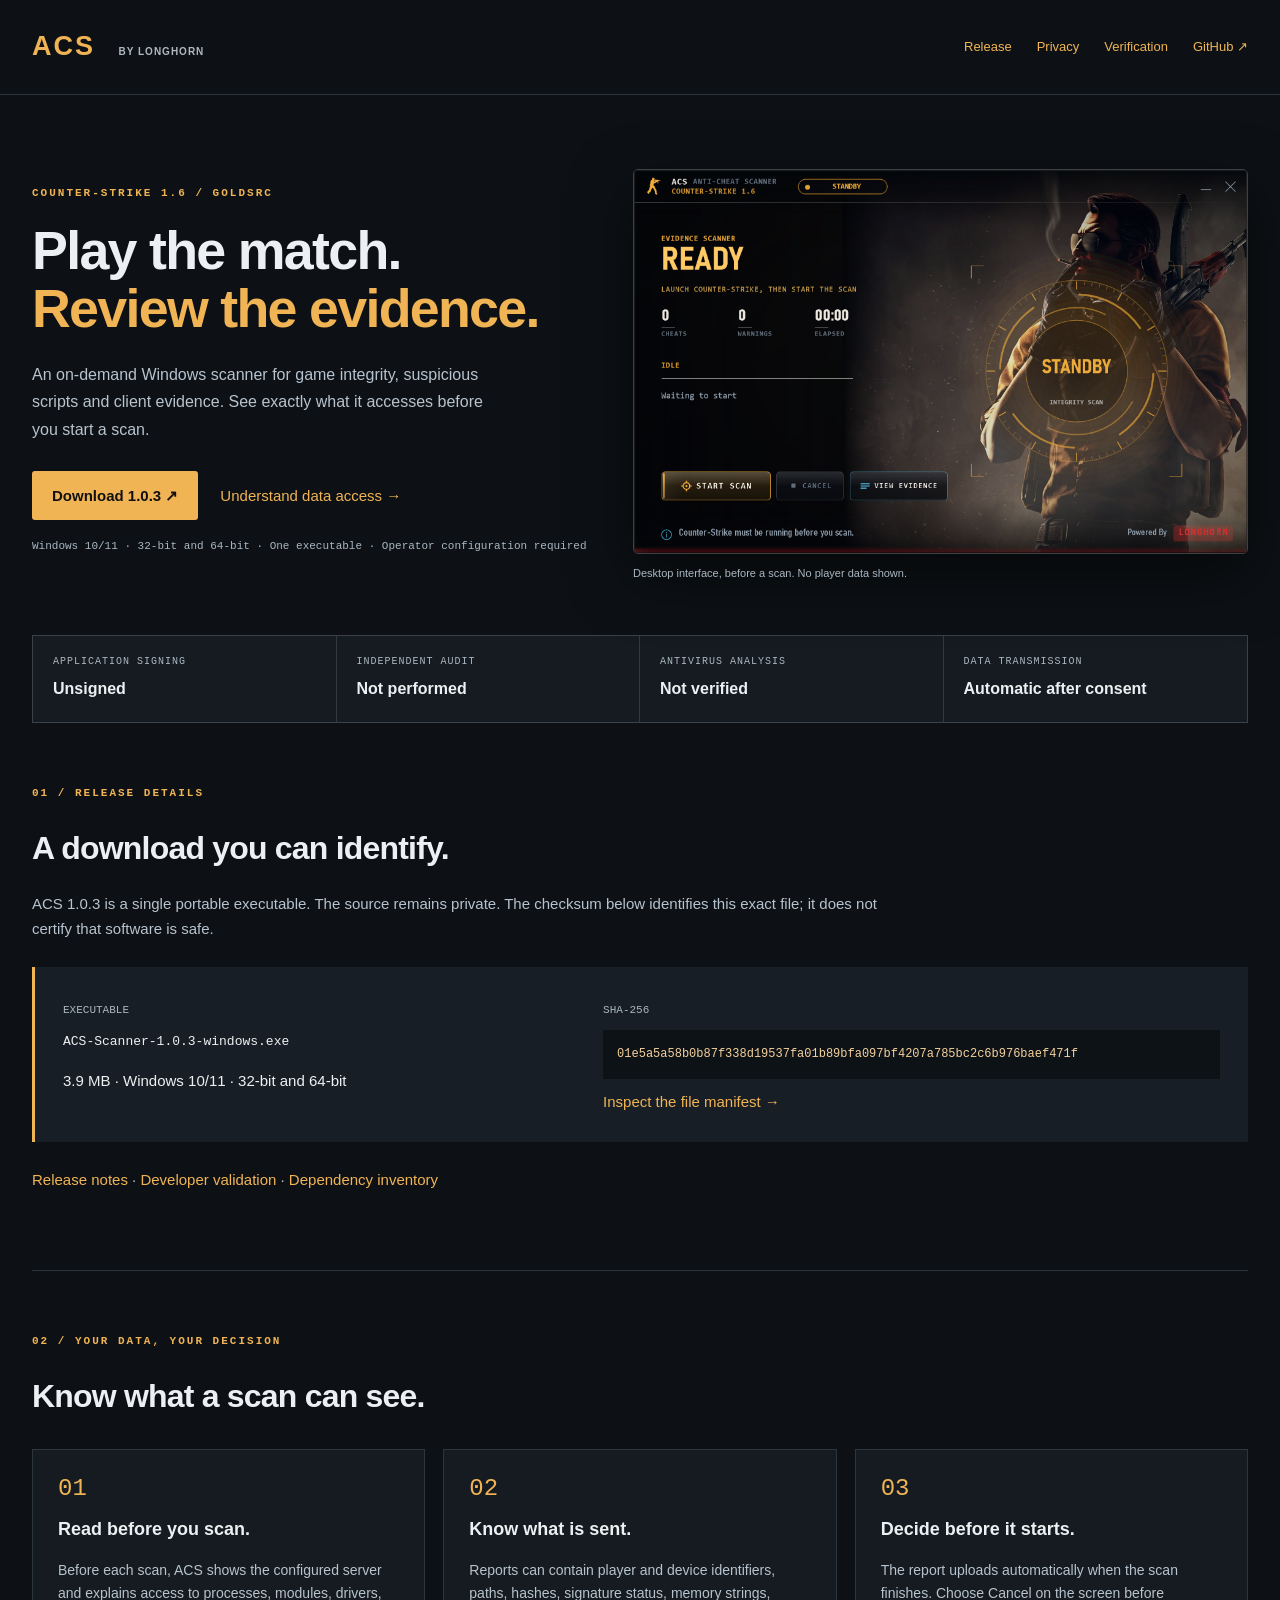
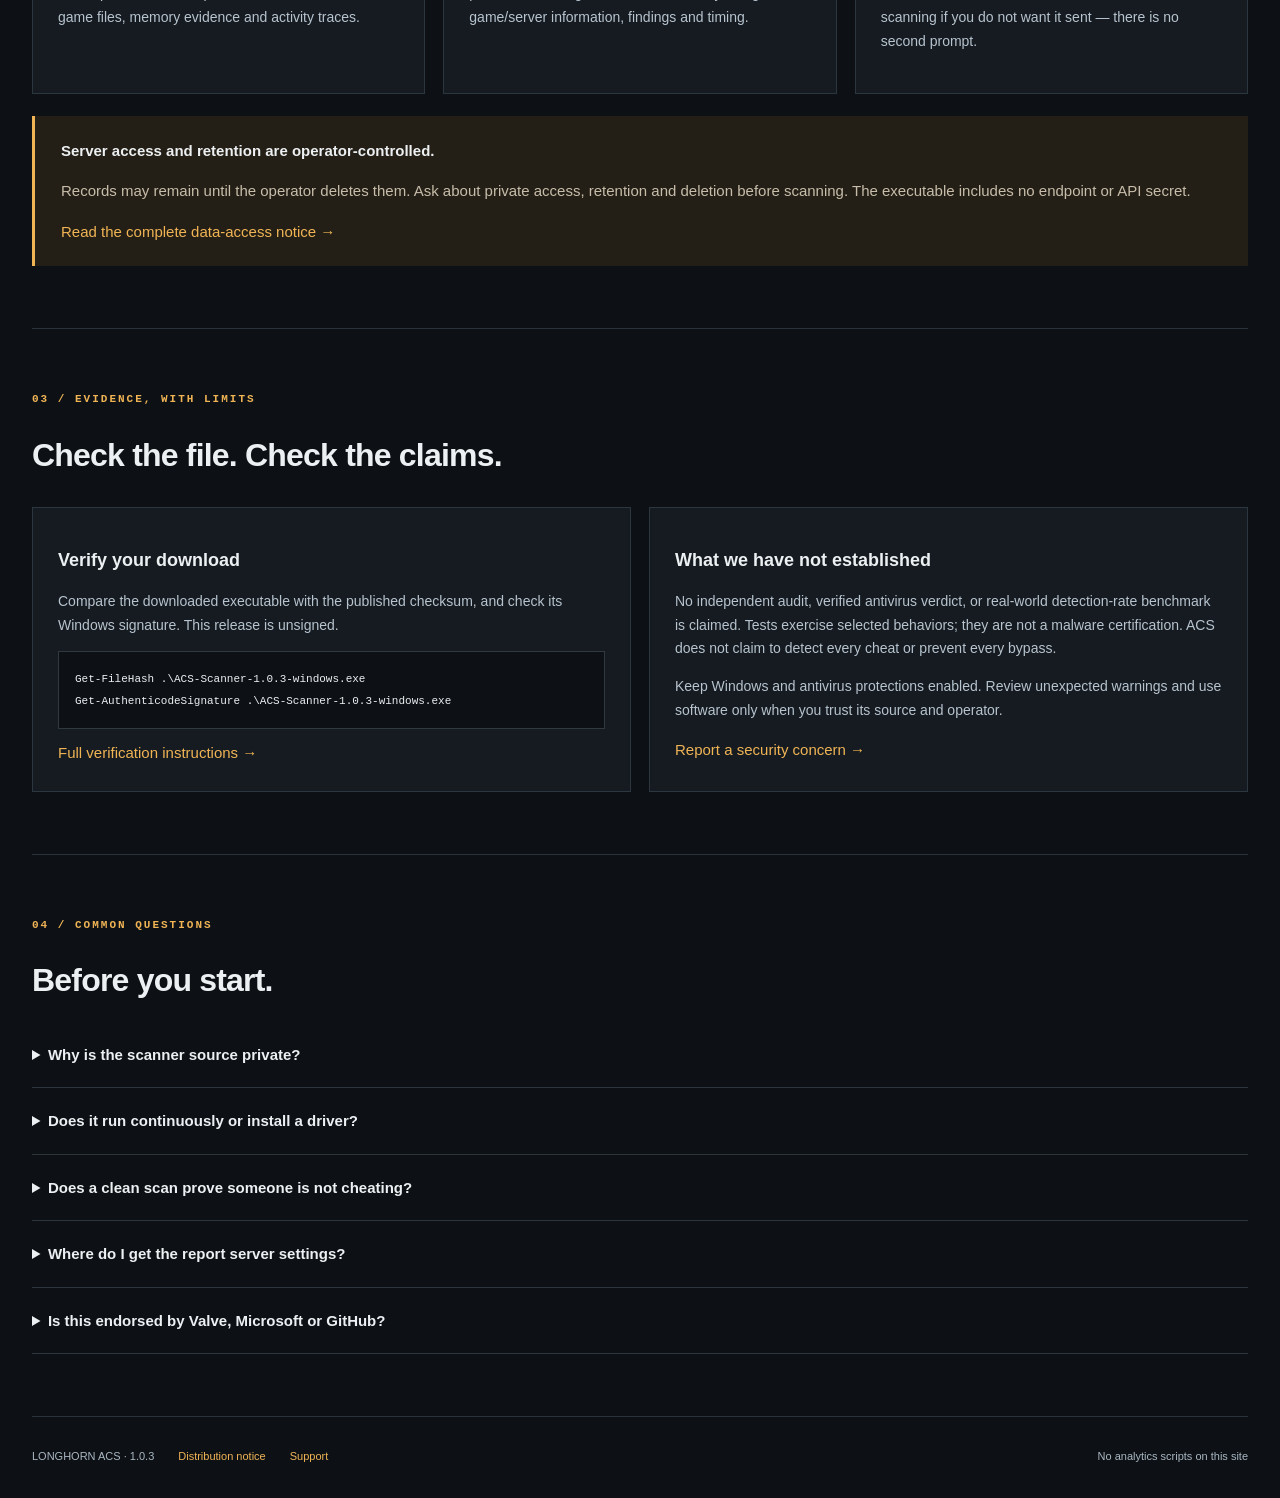
==== docs/index.html @ baae7fc1 "Publish ACS 1.0.3 distribution Required update: new upload credentials; 1.0.2 and older can no longe" ====
<!doctype html>
<html lang="en"><head><meta charset="utf-8"><meta name="viewport" content="width=device-width,initial-scale=1">
<meta name="description" content="LongHorn ACS for Counter-Strike 1.6. Download information, exact release hashes, data access, and honest security status.">
<meta http-equiv="Content-Security-Policy" content="default-src 'self'; style-src 'self'; img-src 'self'; script-src 'none'; object-src 'none'; base-uri 'none'; form-action 'none'">
<title>LongHorn ACS — Evidence you can review</title><link rel="stylesheet" href="assets/site.css"></head>
<body><a class="skip" href="#main">Skip to content</a><header><a class="brand" href="#">ACS <span>BY LONGHORN</span></a><nav aria-label="Main"><a href="#release">Release</a><a href="#privacy">Privacy</a><a href="#verification">Verification</a><a href="https://github.com/cstrikelonghorn/LongHorn-ACS">GitHub ↗</a></nav></header>
<main id="main"><section class="hero"><div><p class="eyebrow">COUNTER-STRIKE 1.6 / GOLDSRC</p><h1>Play the match.<br><em>Review the evidence.</em></h1><p class="lede">An on-demand Windows scanner for game integrity, suspicious scripts and client evidence. See exactly what it accesses before you start a scan.</p><div class="actions"><a class="button" href="https://github.com/cstrikelonghorn/LongHorn-ACS/releases/tag/v1.0.3">Download 1.0.3 ↗</a><a href="#privacy">Understand data access →</a></div><p class="small">Windows 10/11 · 32-bit and 64-bit · One executable · Operator configuration required</p></div><figure><img src="assets/app.png" width="1000" height="625" alt="ACS desktop ready screen with Start scan, Cancel and View evidence buttons"><figcaption>Desktop interface, before a scan. No player data shown.</figcaption></figure></section>
<section class="trust" aria-label="Current review status"><div><span>APPLICATION SIGNING</span><strong>Unsigned</strong></div><div><span>INDEPENDENT AUDIT</span><strong>Not performed</strong></div><div><span>ANTIVIRUS ANALYSIS</span><strong>Not verified</strong></div><div><span>DATA TRANSMISSION</span><strong>Automatic after consent</strong></div></section>
<section id="release"><p class="eyebrow">01 / RELEASE DETAILS</p><h2>A download you can identify.</h2><p>ACS 1.0.3 is a single portable executable. The source remains private. The checksum below identifies this exact file; it does not certify that software is safe.</p><div class="release"><div><span class="small">EXECUTABLE</span><h3>ACS-Scanner-1.0.3-windows.exe</h3><p>3.9 MB · Windows 10/11 · 32-bit and 64-bit</p></div><div><span class="small">SHA-256</span><code class="hash">01e5a5a58b0b87f338d19537fa01b89bfa097bf4207a785bc2c6b976baef471f</code><a href="https://github.com/cstrikelonghorn/LongHorn-ACS/blob/main/FILE-MANIFEST.json">Inspect the file manifest →</a></div></div><p><a href="https://github.com/cstrikelonghorn/LongHorn-ACS/blob/main/RELEASE_NOTES.md">Release notes</a> · <a href="https://github.com/cstrikelonghorn/LongHorn-ACS/blob/main/VALIDATION.md">Developer validation</a> · <a href="https://github.com/cstrikelonghorn/LongHorn-ACS/blob/main/DEPENDENCIES.json">Dependency inventory</a></p></section>
<section id="privacy"><p class="eyebrow">02 / YOUR DATA, YOUR DECISION</p><h2>Know what a scan can see.</h2><div class="grid"><article><span class="step">01</span><h3>Read before you scan.</h3><p>Before each scan, ACS shows the configured server and explains access to processes, modules, drivers, game files, memory evidence and activity traces.</p></article><article><span class="step">02</span><h3>Know what is sent.</h3><p>Reports can contain player and device identifiers, paths, hashes, signature status, memory strings, game/server information, findings and timing.</p></article><article><span class="step">03</span><h3>Decide before it starts.</h3><p>The report uploads automatically when the scan finishes. Choose Cancel on the screen before scanning if you do not want it sent — there is no second prompt.</p></article></div><div class="notice"><strong>Server access and retention are operator-controlled.</strong><p>Records may remain until the operator deletes them. Ask about private access, retention and deletion before scanning. The executable includes no endpoint or API secret.</p><a href="https://github.com/cstrikelonghorn/LongHorn-ACS/blob/main/PRIVACY.md">Read the complete data-access notice →</a></div></section>
<section id="verification"><p class="eyebrow">03 / EVIDENCE, WITH LIMITS</p><h2>Check the file. Check the claims.</h2><div class="grid two"><article><h3>Verify your download</h3><p>Compare the downloaded executable with the published checksum, and check its Windows signature. This release is unsigned.</p><pre><code>Get-FileHash .\ACS-Scanner-1.0.3-windows.exe
Get-AuthenticodeSignature .\ACS-Scanner-1.0.3-windows.exe</code></pre><a href="https://github.com/cstrikelonghorn/LongHorn-ACS/blob/main/VERIFY.md">Full verification instructions →</a></article><article><h3>What we have not established</h3><p>No independent audit, verified antivirus verdict, or real-world detection-rate benchmark is claimed. Tests exercise selected behaviors; they are not a malware certification. ACS does not claim to detect every cheat or prevent every bypass.</p><p>Keep Windows and antivirus protections enabled. Review unexpected warnings and use software only when you trust its source and operator.</p><a href="https://github.com/cstrikelonghorn/LongHorn-ACS/blob/main/SECURITY.md">Report a security concern →</a></article></div></section>
<section id="questions"><p class="eyebrow">04 / COMMON QUESTIONS</p><h2>Before you start.</h2><details><summary>Why is the scanner source private?</summary><p>The maintainer distributes compiled releases while keeping detection implementation private. Public documentation describes data access and limitations. Private source does not prevent reverse engineering, and is not proof of safety.</p></details><details><summary>Does it run continuously or install a driver?</summary><p>No. ACS is a single on-demand executable. It installs no background service or driver. Continuous server gameplay analysis is a separate deployment.</p></details><details><summary>Does a clean scan prove someone is not cheating?</summary><p>No. A scan is a bounded observation. Unknown cheats, unavailable inspection surfaces and evasion can affect results. Warnings and detections need review before enforcement.</p></details><details><summary>Where do I get the report server settings?</summary><p>Ask your game-server operator for their <code>acp-settings.json</code> and place it next to the executable or in <code>%APPDATA%\LongHorn ACS\</code>. GitHub Pages hosts this information site, not the report API.</p></details><details><summary>Is this endorsed by Valve, Microsoft or GitHub?</summary><p>No. Counter-Strike and other product names identify compatibility targets. Hosting on GitHub and bundling Microsoft runtime files do not imply endorsement.</p></details></section>
</main><footer><span>LONGHORN ACS · 1.0.3</span><a href="https://github.com/cstrikelonghorn/LongHorn-ACS/blob/main/DISTRIBUTION.md">Distribution notice</a><a href="https://github.com/cstrikelonghorn/LongHorn-ACS/issues">Support</a><span>No analytics scripts on this site</span></footer></body></html>
---- docs/assets/site.css ----
*{box-sizing:border-box}html{scroll-behavior:smooth;scroll-padding-top:90px}body{margin:0;background:#0d1115;color:#edf0f2;font:15px/1.7 "Segoe UI",Arial,sans-serif}a{color:#f0b455;text-decoration:none}a:hover{text-decoration:underline}a:focus-visible,summary:focus-visible{outline:2px solid #f0b455;outline-offset:5px}.skip{position:absolute;top:-50px;background:#111;padding:10px}.skip:focus{top:0;z-index:9}header,main,footer{max-width:1280px;margin:auto}header{display:flex;justify-content:space-between;align-items:center;padding:24px 32px;border-bottom:1px solid #2c343c}.brand{font-size:27px;font-weight:800;letter-spacing:2px}.brand span{font-size:10px;letter-spacing:1px;color:#aeb9c2;margin-left:14px}nav{display:flex;gap:25px;font-size:13px}main{padding:0 32px}.hero{display:grid;grid-template-columns:1fr 1.1fr;align-items:center;gap:42px;padding:74px 0 52px}.eyebrow{font:700 11px/1.5 Consolas,monospace;letter-spacing:2px;color:#f0b455;margin:0 0 20px}h1{font-size:clamp(38px,4.2vw,57px);line-height:1.08;letter-spacing:-1.7px;margin:0 0 24px}h1 em{color:#f0b455;font-style:normal}.lede{font-size:16px;color:#b7c3ce;max-width:470px}.actions{display:flex;gap:22px;align-items:center;flex-wrap:wrap;margin:28px 0 18px}.button{padding:12px 20px;background:#f0b455;color:#111;font-weight:700;border-radius:3px}.button:hover{background:#ffd18b;text-decoration:none}.small{font:11px/1.6 Consolas,monospace;color:#aab7c2}figure{margin:0}figure img{display:block;width:100%;height:auto;border:1px solid #3c4145;border-radius:5px;box-shadow:0 22px 60px #0008}figcaption{font-size:11px;color:#aab7c2;margin-top:10px}.trust{display:grid;grid-template-columns:repeat(4,1fr);border:1px solid #3a4148;background:#151b20}.trust div{padding:20px;border-right:1px solid #303840}.trust div:last-child{border:0}.trust span{display:block;font:10px Consolas,monospace;letter-spacing:1px;color:#aab7c2}.trust strong{display:block;margin-top:8px;font-size:16px}section[id]{padding:62px 0;border-bottom:1px solid #293139}h2{font-size:32px;letter-spacing:-.8px;margin:0 0 14px}h3{font-size:18px;margin:12px 0}section[id]>p:not(.eyebrow){color:#b7c3ce;max-width:850px}.release{display:grid;grid-template-columns:1fr 1.2fr;gap:26px;padding:28px;background:#171e25;border-left:3px solid #f0b455;margin:25px 0}.release h3{font:13px/1.6 Consolas,monospace;overflow-wrap:anywhere}.hash{display:block;overflow-wrap:anywhere;color:#f5d19c;background:#0d1216;padding:14px;margin:10px 0;font-size:12px}.grid{display:grid;grid-template-columns:repeat(3,1fr);gap:18px;margin-top:25px}.grid.two{grid-template-columns:repeat(2,1fr)}article{background:#151b20;border:1px solid #2c363f;padding:25px}article p{font-size:14px;color:#b7c3ce}.step{font:24px Consolas,monospace;color:#f0b455}.notice{background:#241f16;border-left:3px solid #f0b455;margin-top:22px;padding:22px 26px}.notice p{color:#c7bdaa}pre{background:#0d1115;border:1px solid #303840;padding:16px;overflow:auto;font-size:11px;line-height:2}details{border-bottom:1px solid #2c343c;padding:20px 0}summary{cursor:pointer;font-weight:600}details p{color:#b7c3ce;max-width:850px}footer{padding:30px 32px;display:flex;flex-wrap:wrap;gap:24px;font-size:11px;color:#aab7c2}footer span:last-child{margin-left:auto}@media(max-width:900px){.hero{grid-template-columns:1fr;padding-top:45px;gap:30px}.hero figure{max-width:740px}.trust{grid-template-columns:1fr 1fr}.grid,.grid.two{grid-template-columns:1fr}.release{grid-template-columns:1fr}header{align-items:flex-start;gap:20px;flex-wrap:wrap}nav{gap:18px}}@media(max-width:520px){header,main,footer{padding-left:20px;padding-right:20px}h1{font-size:39px}.trust div{padding:14px}.trust strong{font-size:14px}nav{font-size:12px}h2{font-size:28px}section[id]{padding:42px 0}}@media(prefers-reduced-motion:reduce){html{scroll-behavior:auto}*{animation:none!important;transition:none!important}}
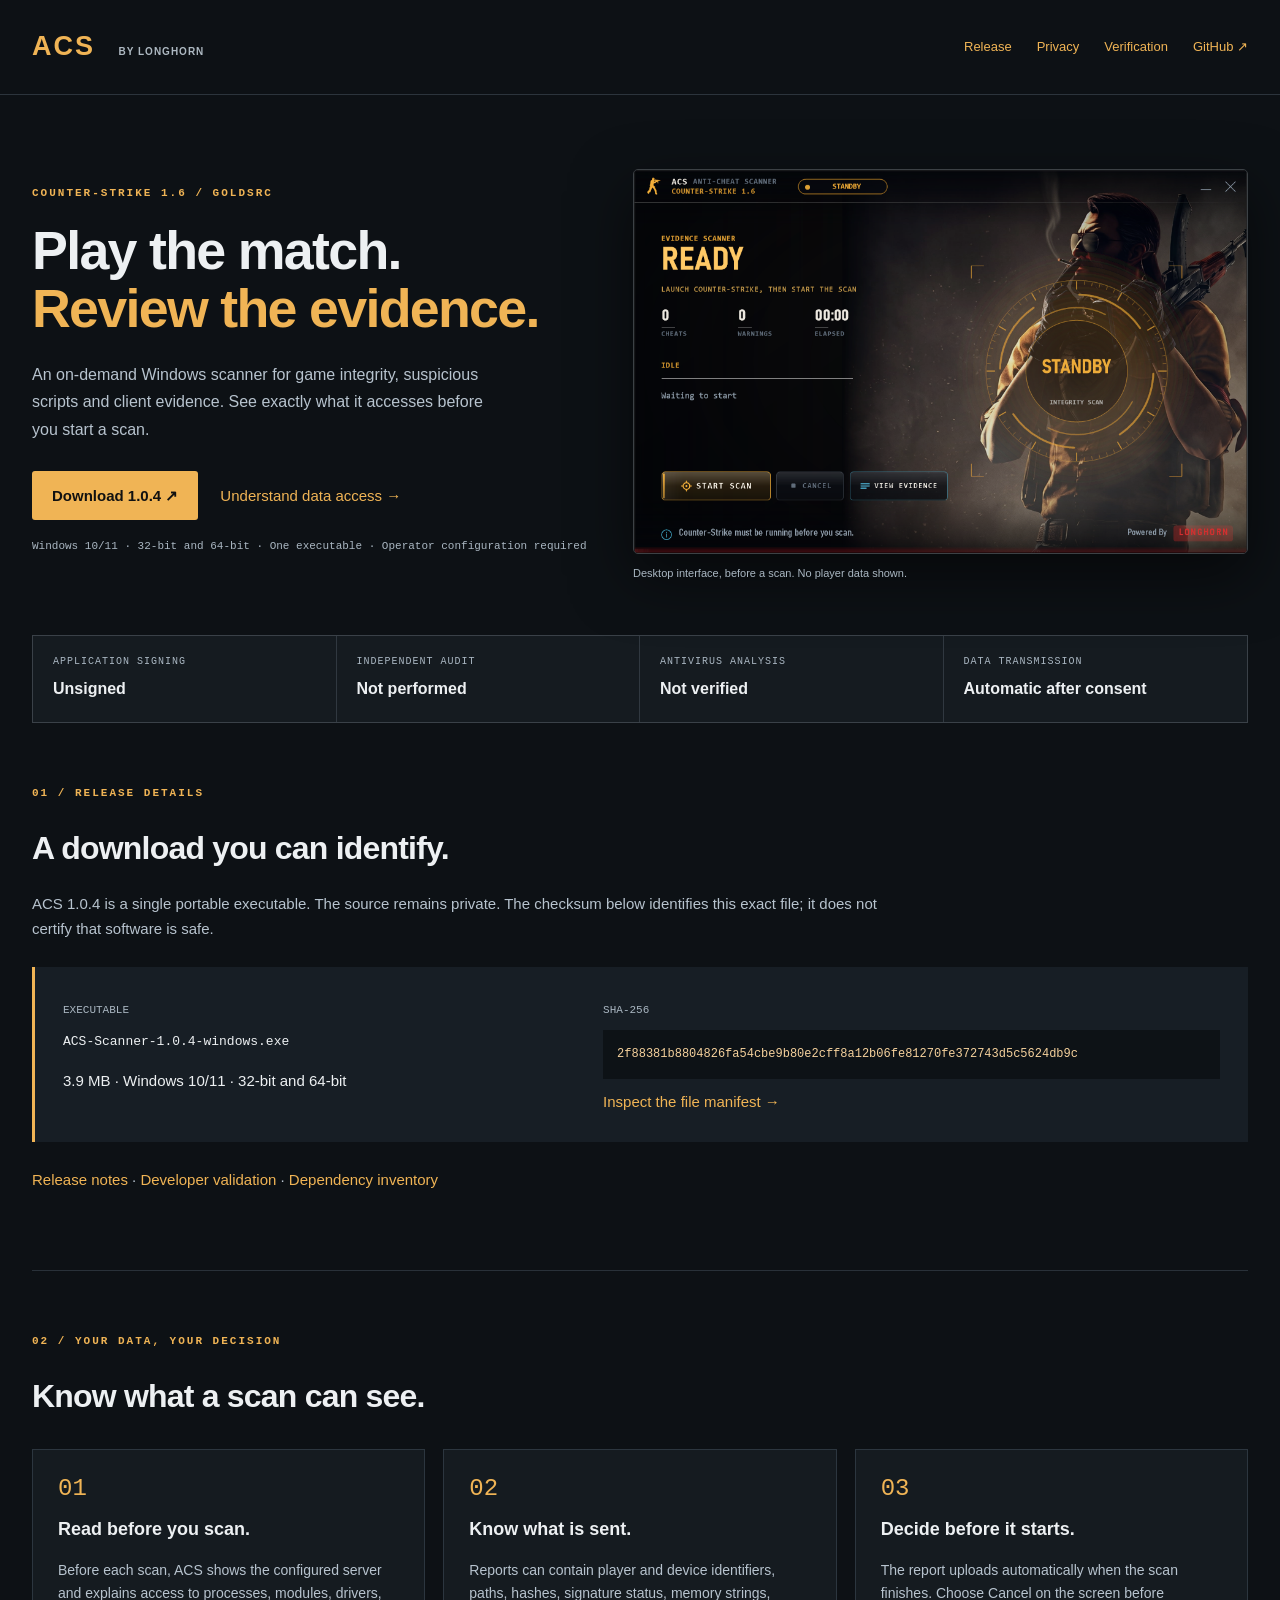
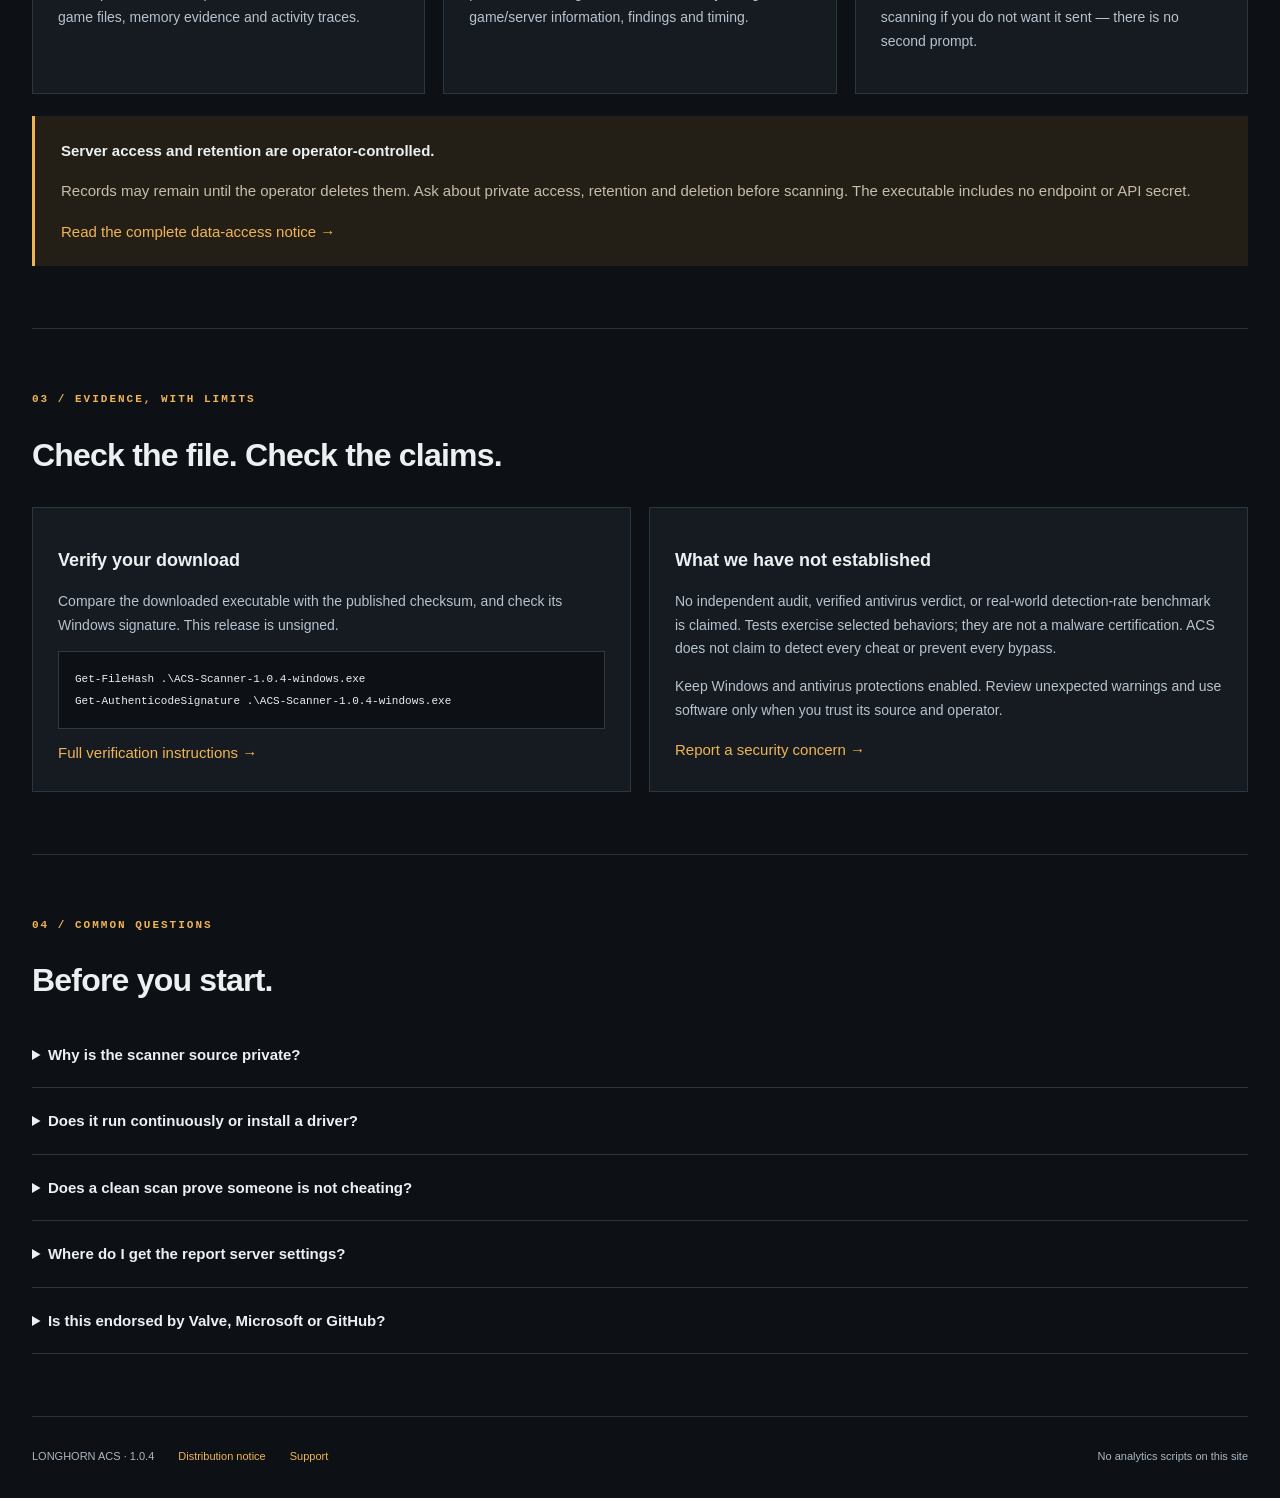
==== commit 50da3827: "Publish ACS 1.0.4 distribution Evidence Log icon fix; old settings files no longer block uploads.  C" ====
--- a/docs/index.html
+++ b/docs/index.html
@@ -4,11 +4,11 @@
 <meta http-equiv="Content-Security-Policy" content="default-src 'self'; style-src 'self'; img-src 'self'; script-src 'none'; object-src 'none'; base-uri 'none'; form-action 'none'">
 <title>LongHorn ACS — Evidence you can review</title><link rel="stylesheet" href="assets/site.css"></head>
 <body><a class="skip" href="#main">Skip to content</a><header><a class="brand" href="#">ACS <span>BY LONGHORN</span></a><nav aria-label="Main"><a href="#release">Release</a><a href="#privacy">Privacy</a><a href="#verification">Verification</a><a href="https://github.com/cstrikelonghorn/LongHorn-ACS">GitHub ↗</a></nav></header>
-<main id="main"><section class="hero"><div><p class="eyebrow">COUNTER-STRIKE 1.6 / GOLDSRC</p><h1>Play the match.<br><em>Review the evidence.</em></h1><p class="lede">An on-demand Windows scanner for game integrity, suspicious scripts and client evidence. See exactly what it accesses before you start a scan.</p><div class="actions"><a class="button" href="https://github.com/cstrikelonghorn/LongHorn-ACS/releases/tag/v1.0.3">Download 1.0.3 ↗</a><a href="#privacy">Understand data access →</a></div><p class="small">Windows 10/11 · 32-bit and 64-bit · One executable · Operator configuration required</p></div><figure><img src="assets/app.png" width="1000" height="625" alt="ACS desktop ready screen with Start scan, Cancel and View evidence buttons"><figcaption>Desktop interface, before a scan. No player data shown.</figcaption></figure></section>
+<main id="main"><section class="hero"><div><p class="eyebrow">COUNTER-STRIKE 1.6 / GOLDSRC</p><h1>Play the match.<br><em>Review the evidence.</em></h1><p class="lede">An on-demand Windows scanner for game integrity, suspicious scripts and client evidence. See exactly what it accesses before you start a scan.</p><div class="actions"><a class="button" href="https://github.com/cstrikelonghorn/LongHorn-ACS/releases/tag/v1.0.4">Download 1.0.4 ↗</a><a href="#privacy">Understand data access →</a></div><p class="small">Windows 10/11 · 32-bit and 64-bit · One executable · Operator configuration required</p></div><figure><img src="assets/app.png" width="1000" height="625" alt="ACS desktop ready screen with Start scan, Cancel and View evidence buttons"><figcaption>Desktop interface, before a scan. No player data shown.</figcaption></figure></section>
 <section class="trust" aria-label="Current review status"><div><span>APPLICATION SIGNING</span><strong>Unsigned</strong></div><div><span>INDEPENDENT AUDIT</span><strong>Not performed</strong></div><div><span>ANTIVIRUS ANALYSIS</span><strong>Not verified</strong></div><div><span>DATA TRANSMISSION</span><strong>Automatic after consent</strong></div></section>
-<section id="release"><p class="eyebrow">01 / RELEASE DETAILS</p><h2>A download you can identify.</h2><p>ACS 1.0.3 is a single portable executable. The source remains private. The checksum below identifies this exact file; it does not certify that software is safe.</p><div class="release"><div><span class="small">EXECUTABLE</span><h3>ACS-Scanner-1.0.3-windows.exe</h3><p>3.9 MB · Windows 10/11 · 32-bit and 64-bit</p></div><div><span class="small">SHA-256</span><code class="hash">01e5a5a58b0b87f338d19537fa01b89bfa097bf4207a785bc2c6b976baef471f</code><a href="https://github.com/cstrikelonghorn/LongHorn-ACS/blob/main/FILE-MANIFEST.json">Inspect the file manifest →</a></div></div><p><a href="https://github.com/cstrikelonghorn/LongHorn-ACS/blob/main/RELEASE_NOTES.md">Release notes</a> · <a href="https://github.com/cstrikelonghorn/LongHorn-ACS/blob/main/VALIDATION.md">Developer validation</a> · <a href="https://github.com/cstrikelonghorn/LongHorn-ACS/blob/main/DEPENDENCIES.json">Dependency inventory</a></p></section>
+<section id="release"><p class="eyebrow">01 / RELEASE DETAILS</p><h2>A download you can identify.</h2><p>ACS 1.0.4 is a single portable executable. The source remains private. The checksum below identifies this exact file; it does not certify that software is safe.</p><div class="release"><div><span class="small">EXECUTABLE</span><h3>ACS-Scanner-1.0.4-windows.exe</h3><p>3.9 MB · Windows 10/11 · 32-bit and 64-bit</p></div><div><span class="small">SHA-256</span><code class="hash">2f88381b8804826fa54cbe9b80e2cff8a12b06fe81270fe372743d5c5624db9c</code><a href="https://github.com/cstrikelonghorn/LongHorn-ACS/blob/main/FILE-MANIFEST.json">Inspect the file manifest →</a></div></div><p><a href="https://github.com/cstrikelonghorn/LongHorn-ACS/blob/main/RELEASE_NOTES.md">Release notes</a> · <a href="https://github.com/cstrikelonghorn/LongHorn-ACS/blob/main/VALIDATION.md">Developer validation</a> · <a href="https://github.com/cstrikelonghorn/LongHorn-ACS/blob/main/DEPENDENCIES.json">Dependency inventory</a></p></section>
 <section id="privacy"><p class="eyebrow">02 / YOUR DATA, YOUR DECISION</p><h2>Know what a scan can see.</h2><div class="grid"><article><span class="step">01</span><h3>Read before you scan.</h3><p>Before each scan, ACS shows the configured server and explains access to processes, modules, drivers, game files, memory evidence and activity traces.</p></article><article><span class="step">02</span><h3>Know what is sent.</h3><p>Reports can contain player and device identifiers, paths, hashes, signature status, memory strings, game/server information, findings and timing.</p></article><article><span class="step">03</span><h3>Decide before it starts.</h3><p>The report uploads automatically when the scan finishes. Choose Cancel on the screen before scanning if you do not want it sent — there is no second prompt.</p></article></div><div class="notice"><strong>Server access and retention are operator-controlled.</strong><p>Records may remain until the operator deletes them. Ask about private access, retention and deletion before scanning. The executable includes no endpoint or API secret.</p><a href="https://github.com/cstrikelonghorn/LongHorn-ACS/blob/main/PRIVACY.md">Read the complete data-access notice →</a></div></section>
-<section id="verification"><p class="eyebrow">03 / EVIDENCE, WITH LIMITS</p><h2>Check the file. Check the claims.</h2><div class="grid two"><article><h3>Verify your download</h3><p>Compare the downloaded executable with the published checksum, and check its Windows signature. This release is unsigned.</p><pre><code>Get-FileHash .\ACS-Scanner-1.0.3-windows.exe
-Get-AuthenticodeSignature .\ACS-Scanner-1.0.3-windows.exe</code></pre><a href="https://github.com/cstrikelonghorn/LongHorn-ACS/blob/main/VERIFY.md">Full verification instructions →</a></article><article><h3>What we have not established</h3><p>No independent audit, verified antivirus verdict, or real-world detection-rate benchmark is claimed. Tests exercise selected behaviors; they are not a malware certification. ACS does not claim to detect every cheat or prevent every bypass.</p><p>Keep Windows and antivirus protections enabled. Review unexpected warnings and use software only when you trust its source and operator.</p><a href="https://github.com/cstrikelonghorn/LongHorn-ACS/blob/main/SECURITY.md">Report a security concern →</a></article></div></section>
+<section id="verification"><p class="eyebrow">03 / EVIDENCE, WITH LIMITS</p><h2>Check the file. Check the claims.</h2><div class="grid two"><article><h3>Verify your download</h3><p>Compare the downloaded executable with the published checksum, and check its Windows signature. This release is unsigned.</p><pre><code>Get-FileHash .\ACS-Scanner-1.0.4-windows.exe
+Get-AuthenticodeSignature .\ACS-Scanner-1.0.4-windows.exe</code></pre><a href="https://github.com/cstrikelonghorn/LongHorn-ACS/blob/main/VERIFY.md">Full verification instructions →</a></article><article><h3>What we have not established</h3><p>No independent audit, verified antivirus verdict, or real-world detection-rate benchmark is claimed. Tests exercise selected behaviors; they are not a malware certification. ACS does not claim to detect every cheat or prevent every bypass.</p><p>Keep Windows and antivirus protections enabled. Review unexpected warnings and use software only when you trust its source and operator.</p><a href="https://github.com/cstrikelonghorn/LongHorn-ACS/blob/main/SECURITY.md">Report a security concern →</a></article></div></section>
 <section id="questions"><p class="eyebrow">04 / COMMON QUESTIONS</p><h2>Before you start.</h2><details><summary>Why is the scanner source private?</summary><p>The maintainer distributes compiled releases while keeping detection implementation private. Public documentation describes data access and limitations. Private source does not prevent reverse engineering, and is not proof of safety.</p></details><details><summary>Does it run continuously or install a driver?</summary><p>No. ACS is a single on-demand executable. It installs no background service or driver. Continuous server gameplay analysis is a separate deployment.</p></details><details><summary>Does a clean scan prove someone is not cheating?</summary><p>No. A scan is a bounded observation. Unknown cheats, unavailable inspection surfaces and evasion can affect results. Warnings and detections need review before enforcement.</p></details><details><summary>Where do I get the report server settings?</summary><p>Ask your game-server operator for their <code>acp-settings.json</code> and place it next to the executable or in <code>%APPDATA%\LongHorn ACS\</code>. GitHub Pages hosts this information site, not the report API.</p></details><details><summary>Is this endorsed by Valve, Microsoft or GitHub?</summary><p>No. Counter-Strike and other product names identify compatibility targets. Hosting on GitHub and bundling Microsoft runtime files do not imply endorsement.</p></details></section>
-</main><footer><span>LONGHORN ACS · 1.0.3</span><a href="https://github.com/cstrikelonghorn/LongHorn-ACS/blob/main/DISTRIBUTION.md">Distribution notice</a><a href="https://github.com/cstrikelonghorn/LongHorn-ACS/issues">Support</a><span>No analytics scripts on this site</span></footer></body></html>
+</main><footer><span>LONGHORN ACS · 1.0.4</span><a href="https://github.com/cstrikelonghorn/LongHorn-ACS/blob/main/DISTRIBUTION.md">Distribution notice</a><a href="https://github.com/cstrikelonghorn/LongHorn-ACS/issues">Support</a><span>No analytics scripts on this site</span></footer></body></html>
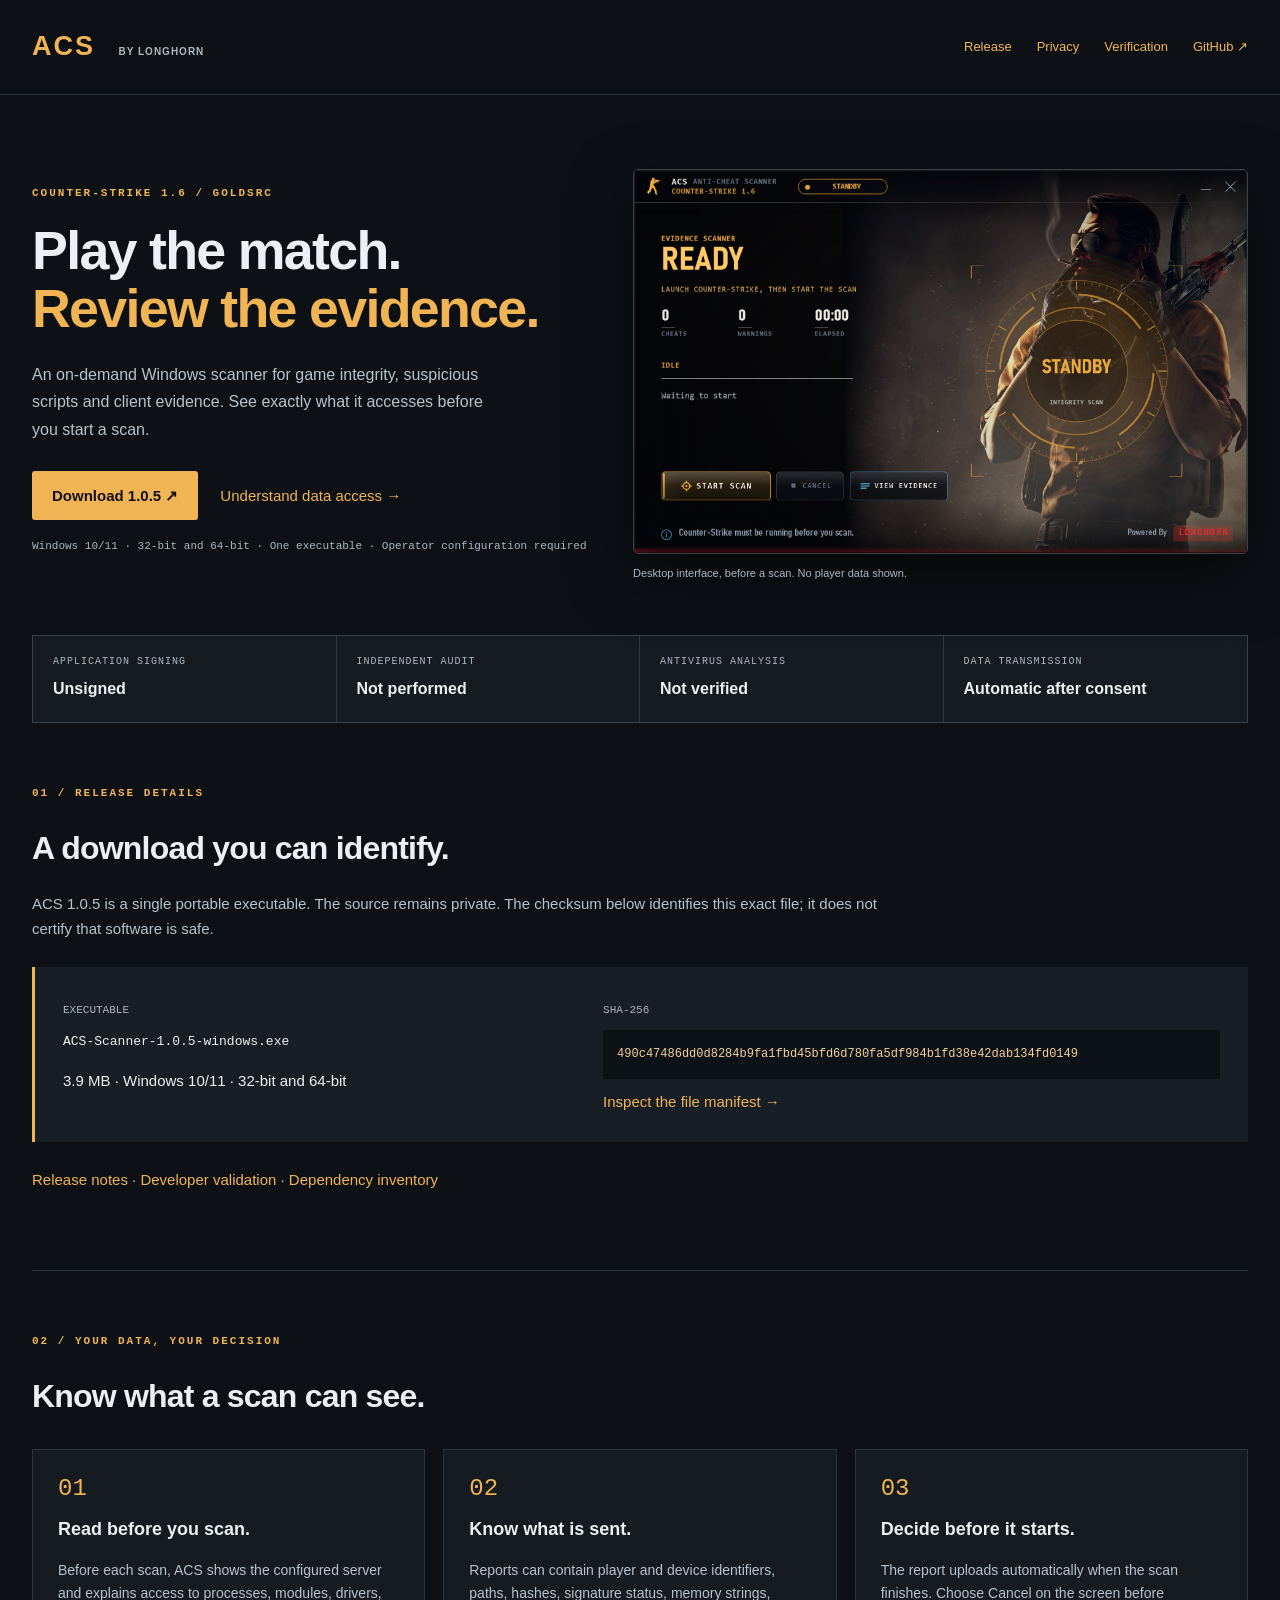
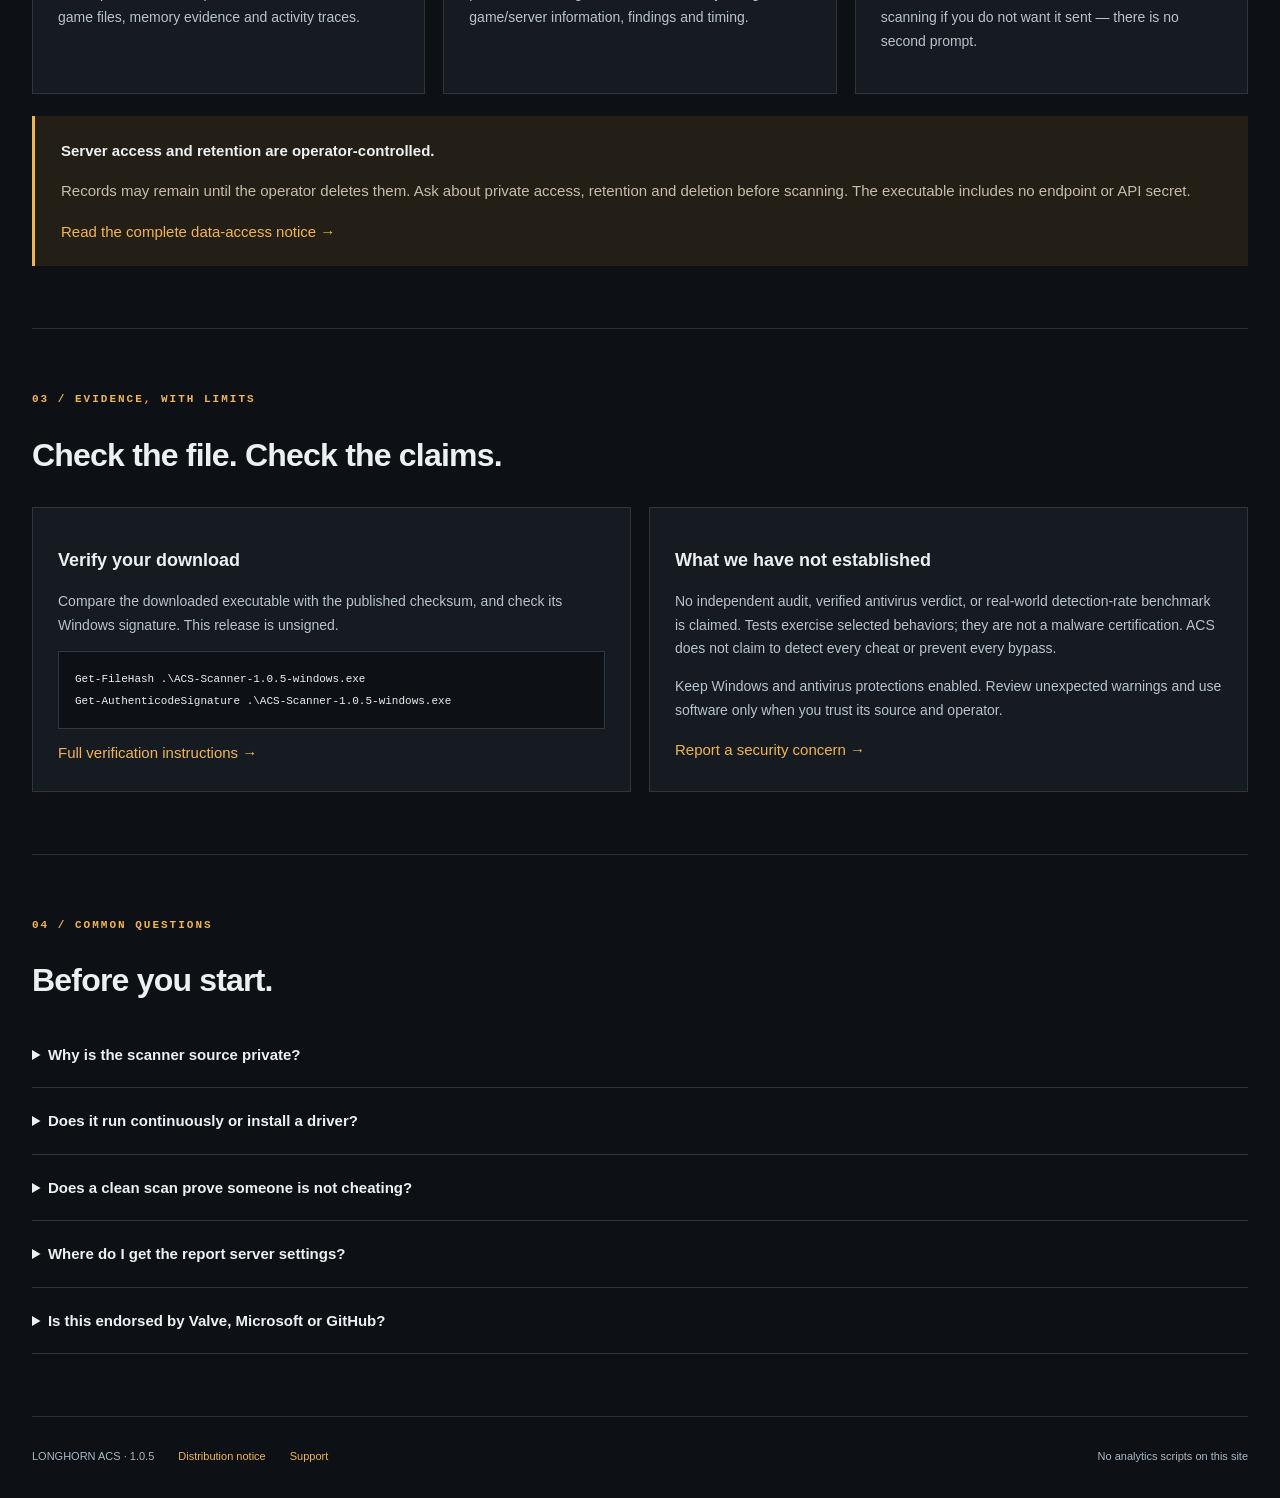
==== commit 6a2fd771: "Publish ACS 1.0.5 distribution Program history details and Recycle Bin file size in reports.  Co-Aut" ====
--- a/docs/index.html
+++ b/docs/index.html
@@ -4,11 +4,11 @@
 <meta http-equiv="Content-Security-Policy" content="default-src 'self'; style-src 'self'; img-src 'self'; script-src 'none'; object-src 'none'; base-uri 'none'; form-action 'none'">
 <title>LongHorn ACS — Evidence you can review</title><link rel="stylesheet" href="assets/site.css"></head>
 <body><a class="skip" href="#main">Skip to content</a><header><a class="brand" href="#">ACS <span>BY LONGHORN</span></a><nav aria-label="Main"><a href="#release">Release</a><a href="#privacy">Privacy</a><a href="#verification">Verification</a><a href="https://github.com/cstrikelonghorn/LongHorn-ACS">GitHub ↗</a></nav></header>
-<main id="main"><section class="hero"><div><p class="eyebrow">COUNTER-STRIKE 1.6 / GOLDSRC</p><h1>Play the match.<br><em>Review the evidence.</em></h1><p class="lede">An on-demand Windows scanner for game integrity, suspicious scripts and client evidence. See exactly what it accesses before you start a scan.</p><div class="actions"><a class="button" href="https://github.com/cstrikelonghorn/LongHorn-ACS/releases/tag/v1.0.4">Download 1.0.4 ↗</a><a href="#privacy">Understand data access →</a></div><p class="small">Windows 10/11 · 32-bit and 64-bit · One executable · Operator configuration required</p></div><figure><img src="assets/app.png" width="1000" height="625" alt="ACS desktop ready screen with Start scan, Cancel and View evidence buttons"><figcaption>Desktop interface, before a scan. No player data shown.</figcaption></figure></section>
+<main id="main"><section class="hero"><div><p class="eyebrow">COUNTER-STRIKE 1.6 / GOLDSRC</p><h1>Play the match.<br><em>Review the evidence.</em></h1><p class="lede">An on-demand Windows scanner for game integrity, suspicious scripts and client evidence. See exactly what it accesses before you start a scan.</p><div class="actions"><a class="button" href="https://github.com/cstrikelonghorn/LongHorn-ACS/releases/tag/v1.0.5">Download 1.0.5 ↗</a><a href="#privacy">Understand data access →</a></div><p class="small">Windows 10/11 · 32-bit and 64-bit · One executable · Operator configuration required</p></div><figure><img src="assets/app.png" width="1000" height="625" alt="ACS desktop ready screen with Start scan, Cancel and View evidence buttons"><figcaption>Desktop interface, before a scan. No player data shown.</figcaption></figure></section>
 <section class="trust" aria-label="Current review status"><div><span>APPLICATION SIGNING</span><strong>Unsigned</strong></div><div><span>INDEPENDENT AUDIT</span><strong>Not performed</strong></div><div><span>ANTIVIRUS ANALYSIS</span><strong>Not verified</strong></div><div><span>DATA TRANSMISSION</span><strong>Automatic after consent</strong></div></section>
-<section id="release"><p class="eyebrow">01 / RELEASE DETAILS</p><h2>A download you can identify.</h2><p>ACS 1.0.4 is a single portable executable. The source remains private. The checksum below identifies this exact file; it does not certify that software is safe.</p><div class="release"><div><span class="small">EXECUTABLE</span><h3>ACS-Scanner-1.0.4-windows.exe</h3><p>3.9 MB · Windows 10/11 · 32-bit and 64-bit</p></div><div><span class="small">SHA-256</span><code class="hash">2f88381b8804826fa54cbe9b80e2cff8a12b06fe81270fe372743d5c5624db9c</code><a href="https://github.com/cstrikelonghorn/LongHorn-ACS/blob/main/FILE-MANIFEST.json">Inspect the file manifest →</a></div></div><p><a href="https://github.com/cstrikelonghorn/LongHorn-ACS/blob/main/RELEASE_NOTES.md">Release notes</a> · <a href="https://github.com/cstrikelonghorn/LongHorn-ACS/blob/main/VALIDATION.md">Developer validation</a> · <a href="https://github.com/cstrikelonghorn/LongHorn-ACS/blob/main/DEPENDENCIES.json">Dependency inventory</a></p></section>
+<section id="release"><p class="eyebrow">01 / RELEASE DETAILS</p><h2>A download you can identify.</h2><p>ACS 1.0.5 is a single portable executable. The source remains private. The checksum below identifies this exact file; it does not certify that software is safe.</p><div class="release"><div><span class="small">EXECUTABLE</span><h3>ACS-Scanner-1.0.5-windows.exe</h3><p>3.9 MB · Windows 10/11 · 32-bit and 64-bit</p></div><div><span class="small">SHA-256</span><code class="hash">490c47486dd0d8284b9fa1fbd45bfd6d780fa5df984b1fd38e42dab134fd0149</code><a href="https://github.com/cstrikelonghorn/LongHorn-ACS/blob/main/FILE-MANIFEST.json">Inspect the file manifest →</a></div></div><p><a href="https://github.com/cstrikelonghorn/LongHorn-ACS/blob/main/RELEASE_NOTES.md">Release notes</a> · <a href="https://github.com/cstrikelonghorn/LongHorn-ACS/blob/main/VALIDATION.md">Developer validation</a> · <a href="https://github.com/cstrikelonghorn/LongHorn-ACS/blob/main/DEPENDENCIES.json">Dependency inventory</a></p></section>
 <section id="privacy"><p class="eyebrow">02 / YOUR DATA, YOUR DECISION</p><h2>Know what a scan can see.</h2><div class="grid"><article><span class="step">01</span><h3>Read before you scan.</h3><p>Before each scan, ACS shows the configured server and explains access to processes, modules, drivers, game files, memory evidence and activity traces.</p></article><article><span class="step">02</span><h3>Know what is sent.</h3><p>Reports can contain player and device identifiers, paths, hashes, signature status, memory strings, game/server information, findings and timing.</p></article><article><span class="step">03</span><h3>Decide before it starts.</h3><p>The report uploads automatically when the scan finishes. Choose Cancel on the screen before scanning if you do not want it sent — there is no second prompt.</p></article></div><div class="notice"><strong>Server access and retention are operator-controlled.</strong><p>Records may remain until the operator deletes them. Ask about private access, retention and deletion before scanning. The executable includes no endpoint or API secret.</p><a href="https://github.com/cstrikelonghorn/LongHorn-ACS/blob/main/PRIVACY.md">Read the complete data-access notice →</a></div></section>
-<section id="verification"><p class="eyebrow">03 / EVIDENCE, WITH LIMITS</p><h2>Check the file. Check the claims.</h2><div class="grid two"><article><h3>Verify your download</h3><p>Compare the downloaded executable with the published checksum, and check its Windows signature. This release is unsigned.</p><pre><code>Get-FileHash .\ACS-Scanner-1.0.4-windows.exe
-Get-AuthenticodeSignature .\ACS-Scanner-1.0.4-windows.exe</code></pre><a href="https://github.com/cstrikelonghorn/LongHorn-ACS/blob/main/VERIFY.md">Full verification instructions →</a></article><article><h3>What we have not established</h3><p>No independent audit, verified antivirus verdict, or real-world detection-rate benchmark is claimed. Tests exercise selected behaviors; they are not a malware certification. ACS does not claim to detect every cheat or prevent every bypass.</p><p>Keep Windows and antivirus protections enabled. Review unexpected warnings and use software only when you trust its source and operator.</p><a href="https://github.com/cstrikelonghorn/LongHorn-ACS/blob/main/SECURITY.md">Report a security concern →</a></article></div></section>
+<section id="verification"><p class="eyebrow">03 / EVIDENCE, WITH LIMITS</p><h2>Check the file. Check the claims.</h2><div class="grid two"><article><h3>Verify your download</h3><p>Compare the downloaded executable with the published checksum, and check its Windows signature. This release is unsigned.</p><pre><code>Get-FileHash .\ACS-Scanner-1.0.5-windows.exe
+Get-AuthenticodeSignature .\ACS-Scanner-1.0.5-windows.exe</code></pre><a href="https://github.com/cstrikelonghorn/LongHorn-ACS/blob/main/VERIFY.md">Full verification instructions →</a></article><article><h3>What we have not established</h3><p>No independent audit, verified antivirus verdict, or real-world detection-rate benchmark is claimed. Tests exercise selected behaviors; they are not a malware certification. ACS does not claim to detect every cheat or prevent every bypass.</p><p>Keep Windows and antivirus protections enabled. Review unexpected warnings and use software only when you trust its source and operator.</p><a href="https://github.com/cstrikelonghorn/LongHorn-ACS/blob/main/SECURITY.md">Report a security concern →</a></article></div></section>
 <section id="questions"><p class="eyebrow">04 / COMMON QUESTIONS</p><h2>Before you start.</h2><details><summary>Why is the scanner source private?</summary><p>The maintainer distributes compiled releases while keeping detection implementation private. Public documentation describes data access and limitations. Private source does not prevent reverse engineering, and is not proof of safety.</p></details><details><summary>Does it run continuously or install a driver?</summary><p>No. ACS is a single on-demand executable. It installs no background service or driver. Continuous server gameplay analysis is a separate deployment.</p></details><details><summary>Does a clean scan prove someone is not cheating?</summary><p>No. A scan is a bounded observation. Unknown cheats, unavailable inspection surfaces and evasion can affect results. Warnings and detections need review before enforcement.</p></details><details><summary>Where do I get the report server settings?</summary><p>Ask your game-server operator for their <code>acp-settings.json</code> and place it next to the executable or in <code>%APPDATA%\LongHorn ACS\</code>. GitHub Pages hosts this information site, not the report API.</p></details><details><summary>Is this endorsed by Valve, Microsoft or GitHub?</summary><p>No. Counter-Strike and other product names identify compatibility targets. Hosting on GitHub and bundling Microsoft runtime files do not imply endorsement.</p></details></section>
-</main><footer><span>LONGHORN ACS · 1.0.4</span><a href="https://github.com/cstrikelonghorn/LongHorn-ACS/blob/main/DISTRIBUTION.md">Distribution notice</a><a href="https://github.com/cstrikelonghorn/LongHorn-ACS/issues">Support</a><span>No analytics scripts on this site</span></footer></body></html>
+</main><footer><span>LONGHORN ACS · 1.0.5</span><a href="https://github.com/cstrikelonghorn/LongHorn-ACS/blob/main/DISTRIBUTION.md">Distribution notice</a><a href="https://github.com/cstrikelonghorn/LongHorn-ACS/issues">Support</a><span>No analytics scripts on this site</span></footer></body></html>
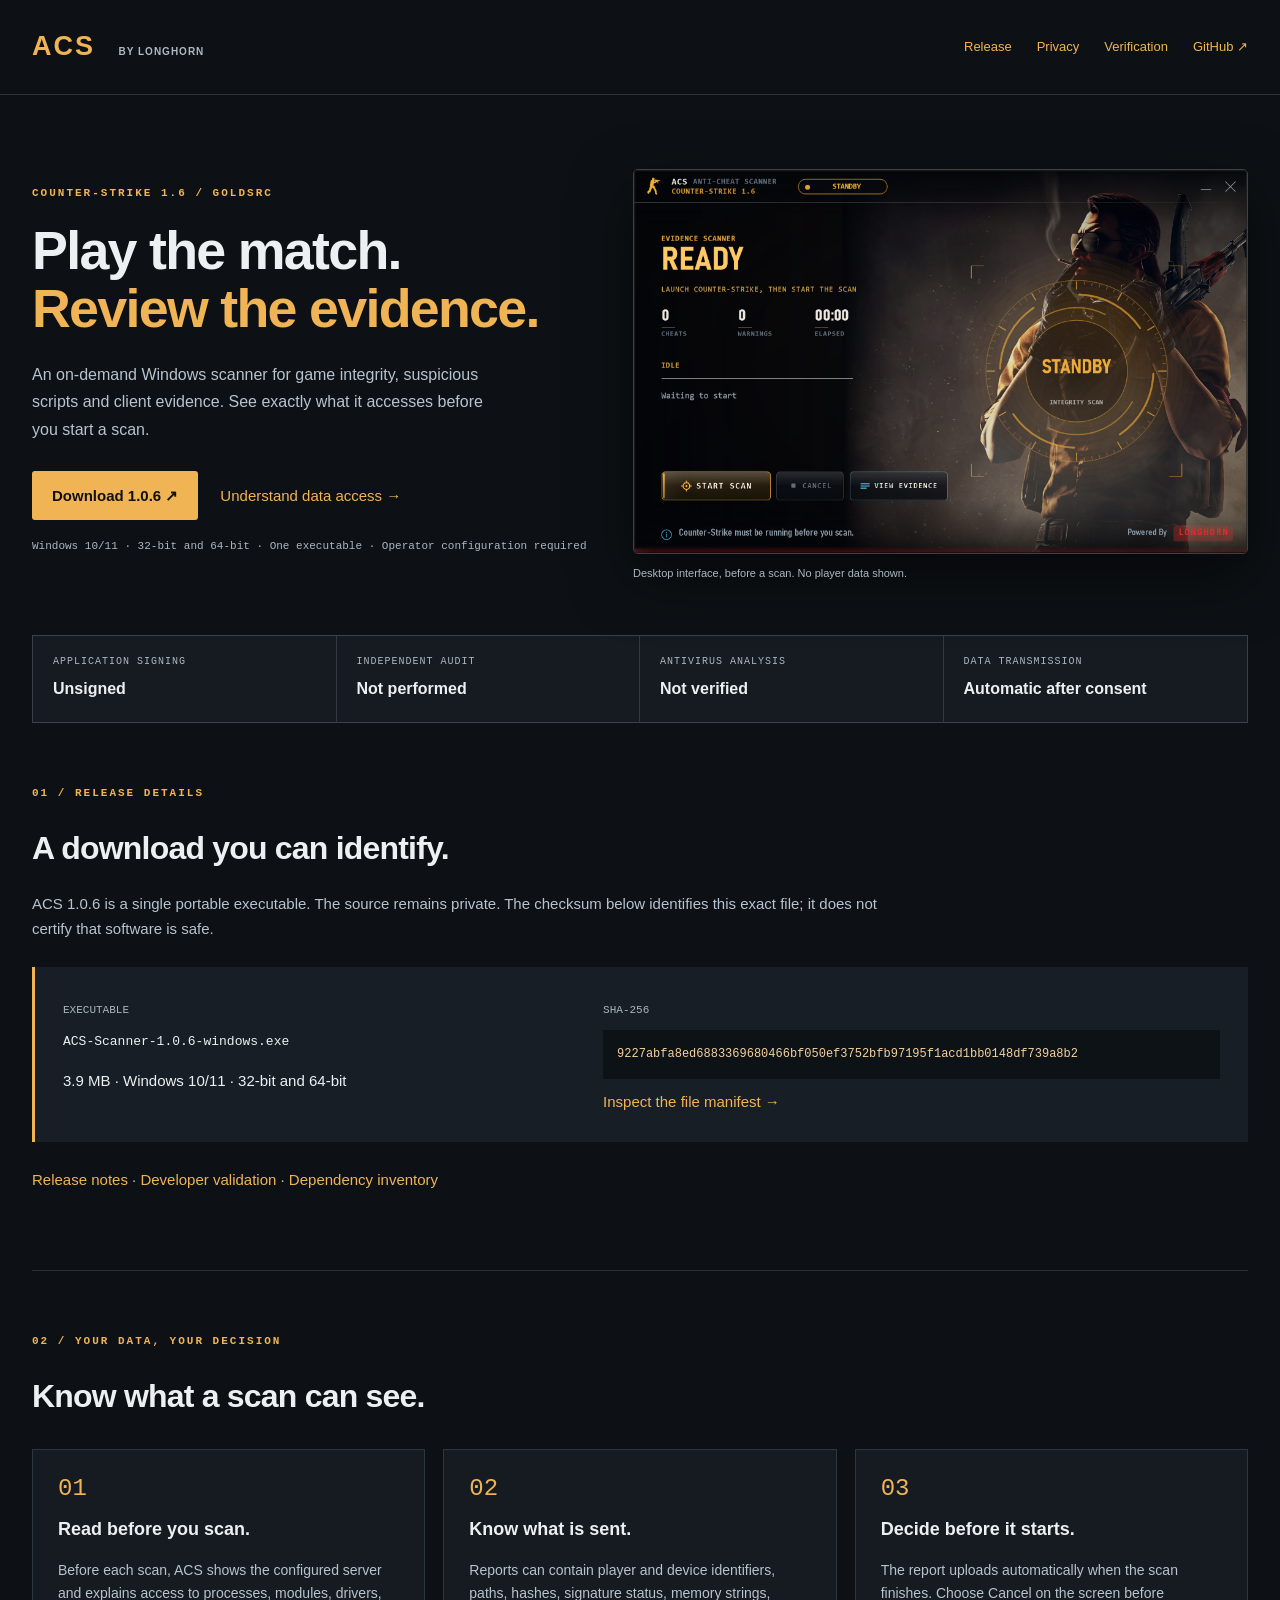
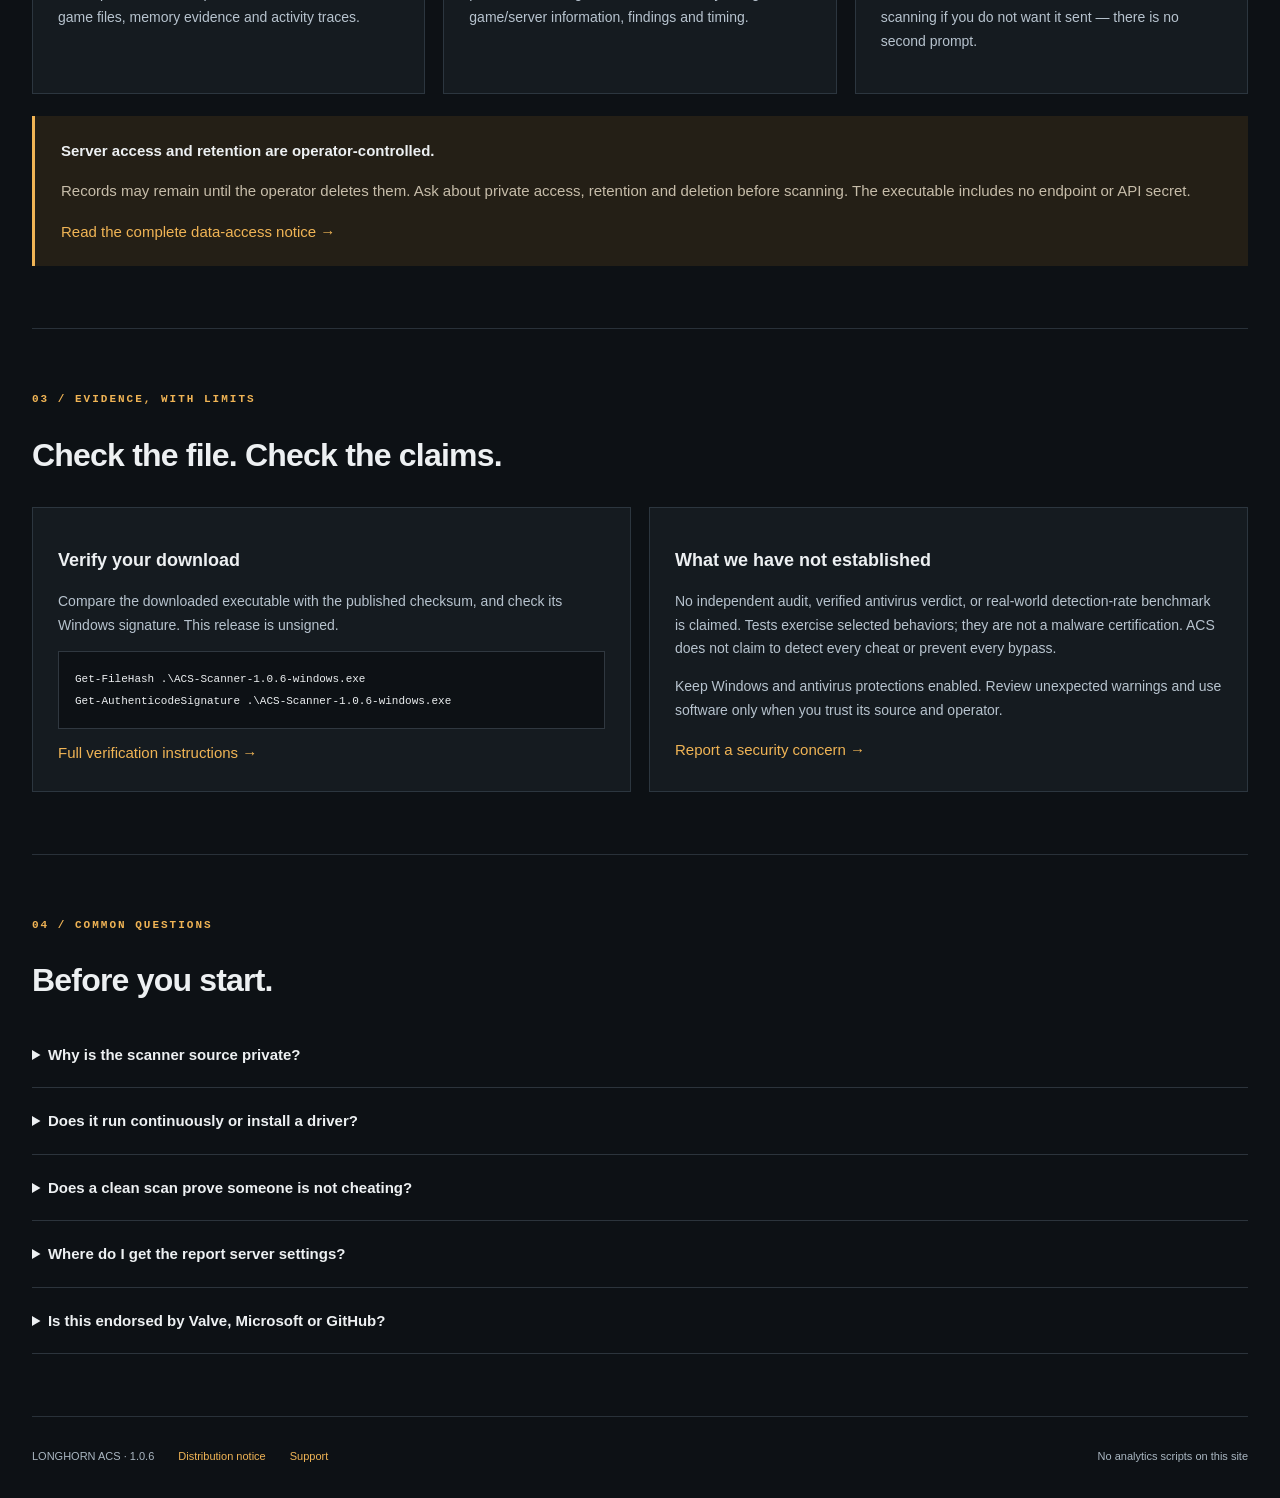
==== commit 78f67170: "Publish ACS 1.0.6 distribution Plain-language privacy screen before a scan.  Co-Authored-By: Claude " ====
--- a/docs/index.html
+++ b/docs/index.html
@@ -4,11 +4,11 @@
 <meta http-equiv="Content-Security-Policy" content="default-src 'self'; style-src 'self'; img-src 'self'; script-src 'none'; object-src 'none'; base-uri 'none'; form-action 'none'">
 <title>LongHorn ACS — Evidence you can review</title><link rel="stylesheet" href="assets/site.css"></head>
 <body><a class="skip" href="#main">Skip to content</a><header><a class="brand" href="#">ACS <span>BY LONGHORN</span></a><nav aria-label="Main"><a href="#release">Release</a><a href="#privacy">Privacy</a><a href="#verification">Verification</a><a href="https://github.com/cstrikelonghorn/LongHorn-ACS">GitHub ↗</a></nav></header>
-<main id="main"><section class="hero"><div><p class="eyebrow">COUNTER-STRIKE 1.6 / GOLDSRC</p><h1>Play the match.<br><em>Review the evidence.</em></h1><p class="lede">An on-demand Windows scanner for game integrity, suspicious scripts and client evidence. See exactly what it accesses before you start a scan.</p><div class="actions"><a class="button" href="https://github.com/cstrikelonghorn/LongHorn-ACS/releases/tag/v1.0.5">Download 1.0.5 ↗</a><a href="#privacy">Understand data access →</a></div><p class="small">Windows 10/11 · 32-bit and 64-bit · One executable · Operator configuration required</p></div><figure><img src="assets/app.png" width="1000" height="625" alt="ACS desktop ready screen with Start scan, Cancel and View evidence buttons"><figcaption>Desktop interface, before a scan. No player data shown.</figcaption></figure></section>
+<main id="main"><section class="hero"><div><p class="eyebrow">COUNTER-STRIKE 1.6 / GOLDSRC</p><h1>Play the match.<br><em>Review the evidence.</em></h1><p class="lede">An on-demand Windows scanner for game integrity, suspicious scripts and client evidence. See exactly what it accesses before you start a scan.</p><div class="actions"><a class="button" href="https://github.com/cstrikelonghorn/LongHorn-ACS/releases/tag/v1.0.6">Download 1.0.6 ↗</a><a href="#privacy">Understand data access →</a></div><p class="small">Windows 10/11 · 32-bit and 64-bit · One executable · Operator configuration required</p></div><figure><img src="assets/app.png" width="1000" height="625" alt="ACS desktop ready screen with Start scan, Cancel and View evidence buttons"><figcaption>Desktop interface, before a scan. No player data shown.</figcaption></figure></section>
 <section class="trust" aria-label="Current review status"><div><span>APPLICATION SIGNING</span><strong>Unsigned</strong></div><div><span>INDEPENDENT AUDIT</span><strong>Not performed</strong></div><div><span>ANTIVIRUS ANALYSIS</span><strong>Not verified</strong></div><div><span>DATA TRANSMISSION</span><strong>Automatic after consent</strong></div></section>
-<section id="release"><p class="eyebrow">01 / RELEASE DETAILS</p><h2>A download you can identify.</h2><p>ACS 1.0.5 is a single portable executable. The source remains private. The checksum below identifies this exact file; it does not certify that software is safe.</p><div class="release"><div><span class="small">EXECUTABLE</span><h3>ACS-Scanner-1.0.5-windows.exe</h3><p>3.9 MB · Windows 10/11 · 32-bit and 64-bit</p></div><div><span class="small">SHA-256</span><code class="hash">490c47486dd0d8284b9fa1fbd45bfd6d780fa5df984b1fd38e42dab134fd0149</code><a href="https://github.com/cstrikelonghorn/LongHorn-ACS/blob/main/FILE-MANIFEST.json">Inspect the file manifest →</a></div></div><p><a href="https://github.com/cstrikelonghorn/LongHorn-ACS/blob/main/RELEASE_NOTES.md">Release notes</a> · <a href="https://github.com/cstrikelonghorn/LongHorn-ACS/blob/main/VALIDATION.md">Developer validation</a> · <a href="https://github.com/cstrikelonghorn/LongHorn-ACS/blob/main/DEPENDENCIES.json">Dependency inventory</a></p></section>
+<section id="release"><p class="eyebrow">01 / RELEASE DETAILS</p><h2>A download you can identify.</h2><p>ACS 1.0.6 is a single portable executable. The source remains private. The checksum below identifies this exact file; it does not certify that software is safe.</p><div class="release"><div><span class="small">EXECUTABLE</span><h3>ACS-Scanner-1.0.6-windows.exe</h3><p>3.9 MB · Windows 10/11 · 32-bit and 64-bit</p></div><div><span class="small">SHA-256</span><code class="hash">9227abfa8ed6883369680466bf050ef3752bfb97195f1acd1bb0148df739a8b2</code><a href="https://github.com/cstrikelonghorn/LongHorn-ACS/blob/main/FILE-MANIFEST.json">Inspect the file manifest →</a></div></div><p><a href="https://github.com/cstrikelonghorn/LongHorn-ACS/blob/main/RELEASE_NOTES.md">Release notes</a> · <a href="https://github.com/cstrikelonghorn/LongHorn-ACS/blob/main/VALIDATION.md">Developer validation</a> · <a href="https://github.com/cstrikelonghorn/LongHorn-ACS/blob/main/DEPENDENCIES.json">Dependency inventory</a></p></section>
 <section id="privacy"><p class="eyebrow">02 / YOUR DATA, YOUR DECISION</p><h2>Know what a scan can see.</h2><div class="grid"><article><span class="step">01</span><h3>Read before you scan.</h3><p>Before each scan, ACS shows the configured server and explains access to processes, modules, drivers, game files, memory evidence and activity traces.</p></article><article><span class="step">02</span><h3>Know what is sent.</h3><p>Reports can contain player and device identifiers, paths, hashes, signature status, memory strings, game/server information, findings and timing.</p></article><article><span class="step">03</span><h3>Decide before it starts.</h3><p>The report uploads automatically when the scan finishes. Choose Cancel on the screen before scanning if you do not want it sent — there is no second prompt.</p></article></div><div class="notice"><strong>Server access and retention are operator-controlled.</strong><p>Records may remain until the operator deletes them. Ask about private access, retention and deletion before scanning. The executable includes no endpoint or API secret.</p><a href="https://github.com/cstrikelonghorn/LongHorn-ACS/blob/main/PRIVACY.md">Read the complete data-access notice →</a></div></section>
-<section id="verification"><p class="eyebrow">03 / EVIDENCE, WITH LIMITS</p><h2>Check the file. Check the claims.</h2><div class="grid two"><article><h3>Verify your download</h3><p>Compare the downloaded executable with the published checksum, and check its Windows signature. This release is unsigned.</p><pre><code>Get-FileHash .\ACS-Scanner-1.0.5-windows.exe
-Get-AuthenticodeSignature .\ACS-Scanner-1.0.5-windows.exe</code></pre><a href="https://github.com/cstrikelonghorn/LongHorn-ACS/blob/main/VERIFY.md">Full verification instructions →</a></article><article><h3>What we have not established</h3><p>No independent audit, verified antivirus verdict, or real-world detection-rate benchmark is claimed. Tests exercise selected behaviors; they are not a malware certification. ACS does not claim to detect every cheat or prevent every bypass.</p><p>Keep Windows and antivirus protections enabled. Review unexpected warnings and use software only when you trust its source and operator.</p><a href="https://github.com/cstrikelonghorn/LongHorn-ACS/blob/main/SECURITY.md">Report a security concern →</a></article></div></section>
+<section id="verification"><p class="eyebrow">03 / EVIDENCE, WITH LIMITS</p><h2>Check the file. Check the claims.</h2><div class="grid two"><article><h3>Verify your download</h3><p>Compare the downloaded executable with the published checksum, and check its Windows signature. This release is unsigned.</p><pre><code>Get-FileHash .\ACS-Scanner-1.0.6-windows.exe
+Get-AuthenticodeSignature .\ACS-Scanner-1.0.6-windows.exe</code></pre><a href="https://github.com/cstrikelonghorn/LongHorn-ACS/blob/main/VERIFY.md">Full verification instructions →</a></article><article><h3>What we have not established</h3><p>No independent audit, verified antivirus verdict, or real-world detection-rate benchmark is claimed. Tests exercise selected behaviors; they are not a malware certification. ACS does not claim to detect every cheat or prevent every bypass.</p><p>Keep Windows and antivirus protections enabled. Review unexpected warnings and use software only when you trust its source and operator.</p><a href="https://github.com/cstrikelonghorn/LongHorn-ACS/blob/main/SECURITY.md">Report a security concern →</a></article></div></section>
 <section id="questions"><p class="eyebrow">04 / COMMON QUESTIONS</p><h2>Before you start.</h2><details><summary>Why is the scanner source private?</summary><p>The maintainer distributes compiled releases while keeping detection implementation private. Public documentation describes data access and limitations. Private source does not prevent reverse engineering, and is not proof of safety.</p></details><details><summary>Does it run continuously or install a driver?</summary><p>No. ACS is a single on-demand executable. It installs no background service or driver. Continuous server gameplay analysis is a separate deployment.</p></details><details><summary>Does a clean scan prove someone is not cheating?</summary><p>No. A scan is a bounded observation. Unknown cheats, unavailable inspection surfaces and evasion can affect results. Warnings and detections need review before enforcement.</p></details><details><summary>Where do I get the report server settings?</summary><p>Ask your game-server operator for their <code>acp-settings.json</code> and place it next to the executable or in <code>%APPDATA%\LongHorn ACS\</code>. GitHub Pages hosts this information site, not the report API.</p></details><details><summary>Is this endorsed by Valve, Microsoft or GitHub?</summary><p>No. Counter-Strike and other product names identify compatibility targets. Hosting on GitHub and bundling Microsoft runtime files do not imply endorsement.</p></details></section>
-</main><footer><span>LONGHORN ACS · 1.0.5</span><a href="https://github.com/cstrikelonghorn/LongHorn-ACS/blob/main/DISTRIBUTION.md">Distribution notice</a><a href="https://github.com/cstrikelonghorn/LongHorn-ACS/issues">Support</a><span>No analytics scripts on this site</span></footer></body></html>
+</main><footer><span>LONGHORN ACS · 1.0.6</span><a href="https://github.com/cstrikelonghorn/LongHorn-ACS/blob/main/DISTRIBUTION.md">Distribution notice</a><a href="https://github.com/cstrikelonghorn/LongHorn-ACS/issues">Support</a><span>No analytics scripts on this site</span></footer></body></html>
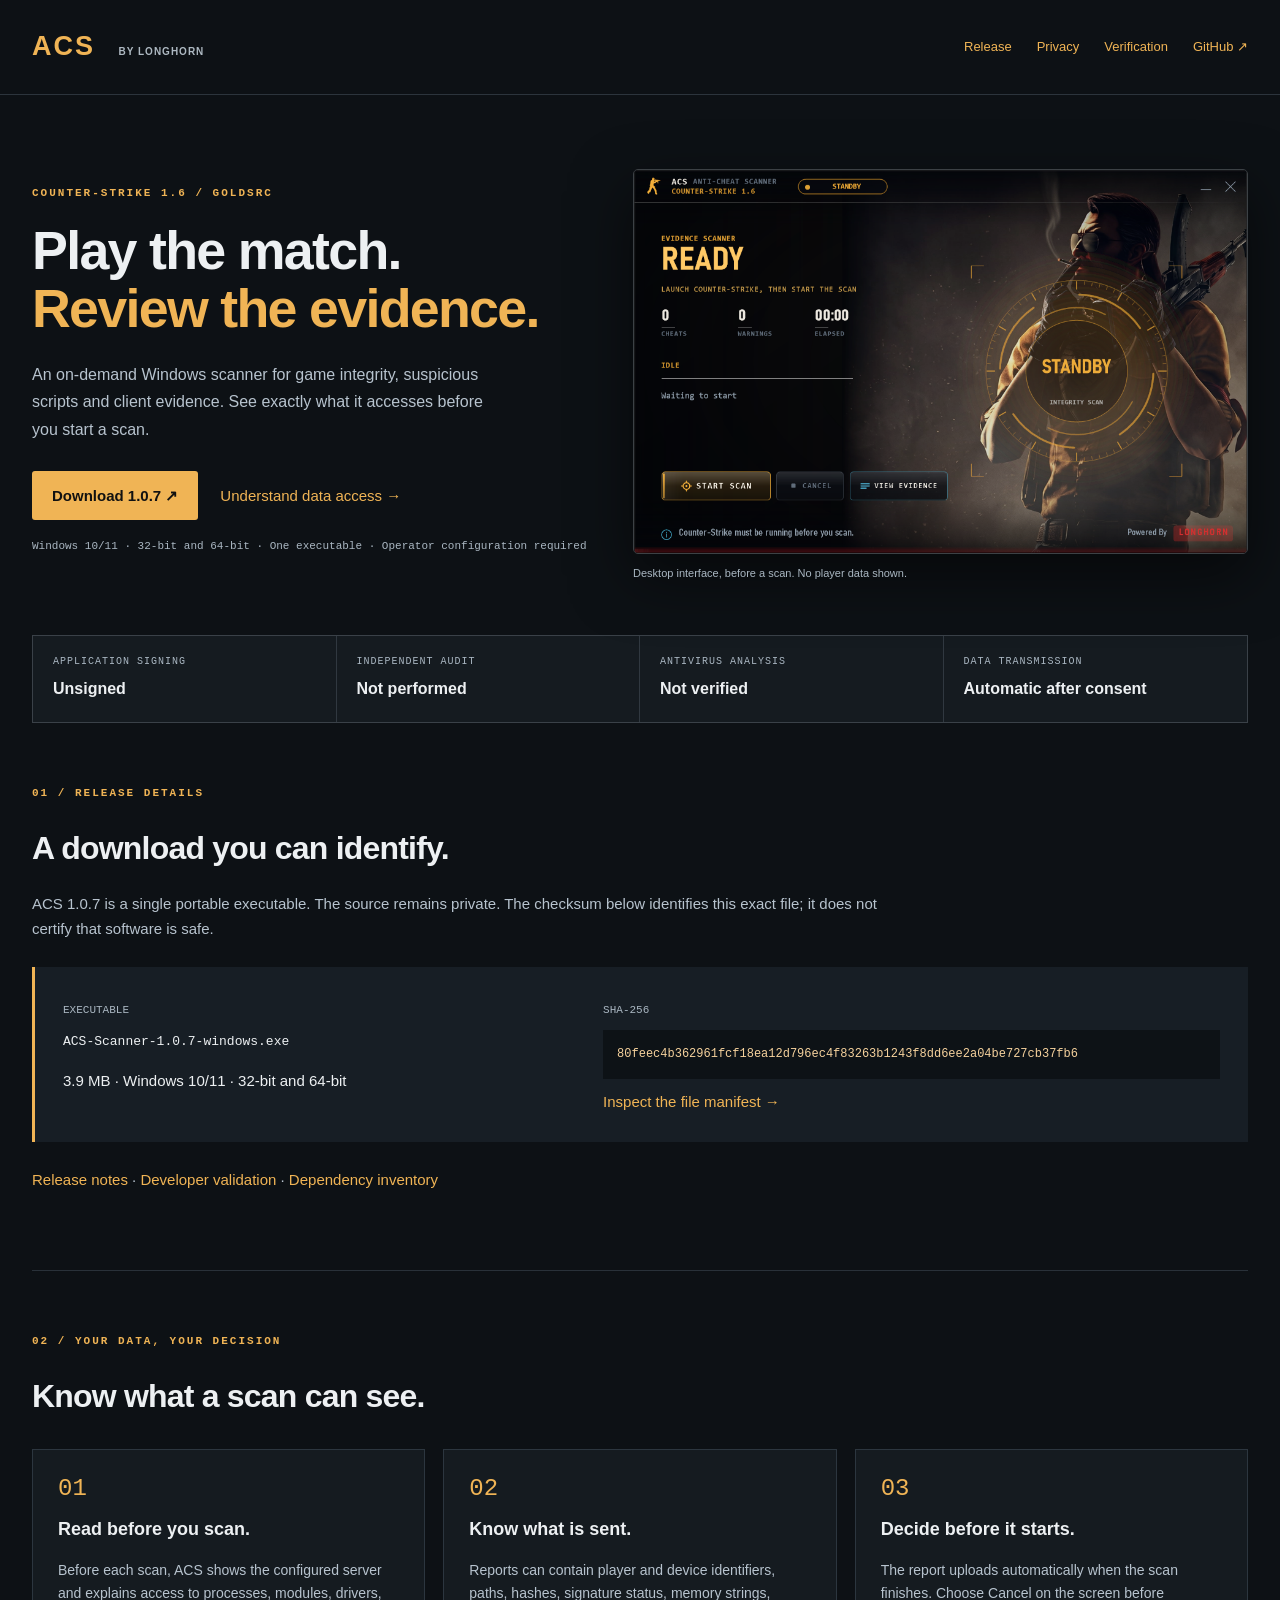
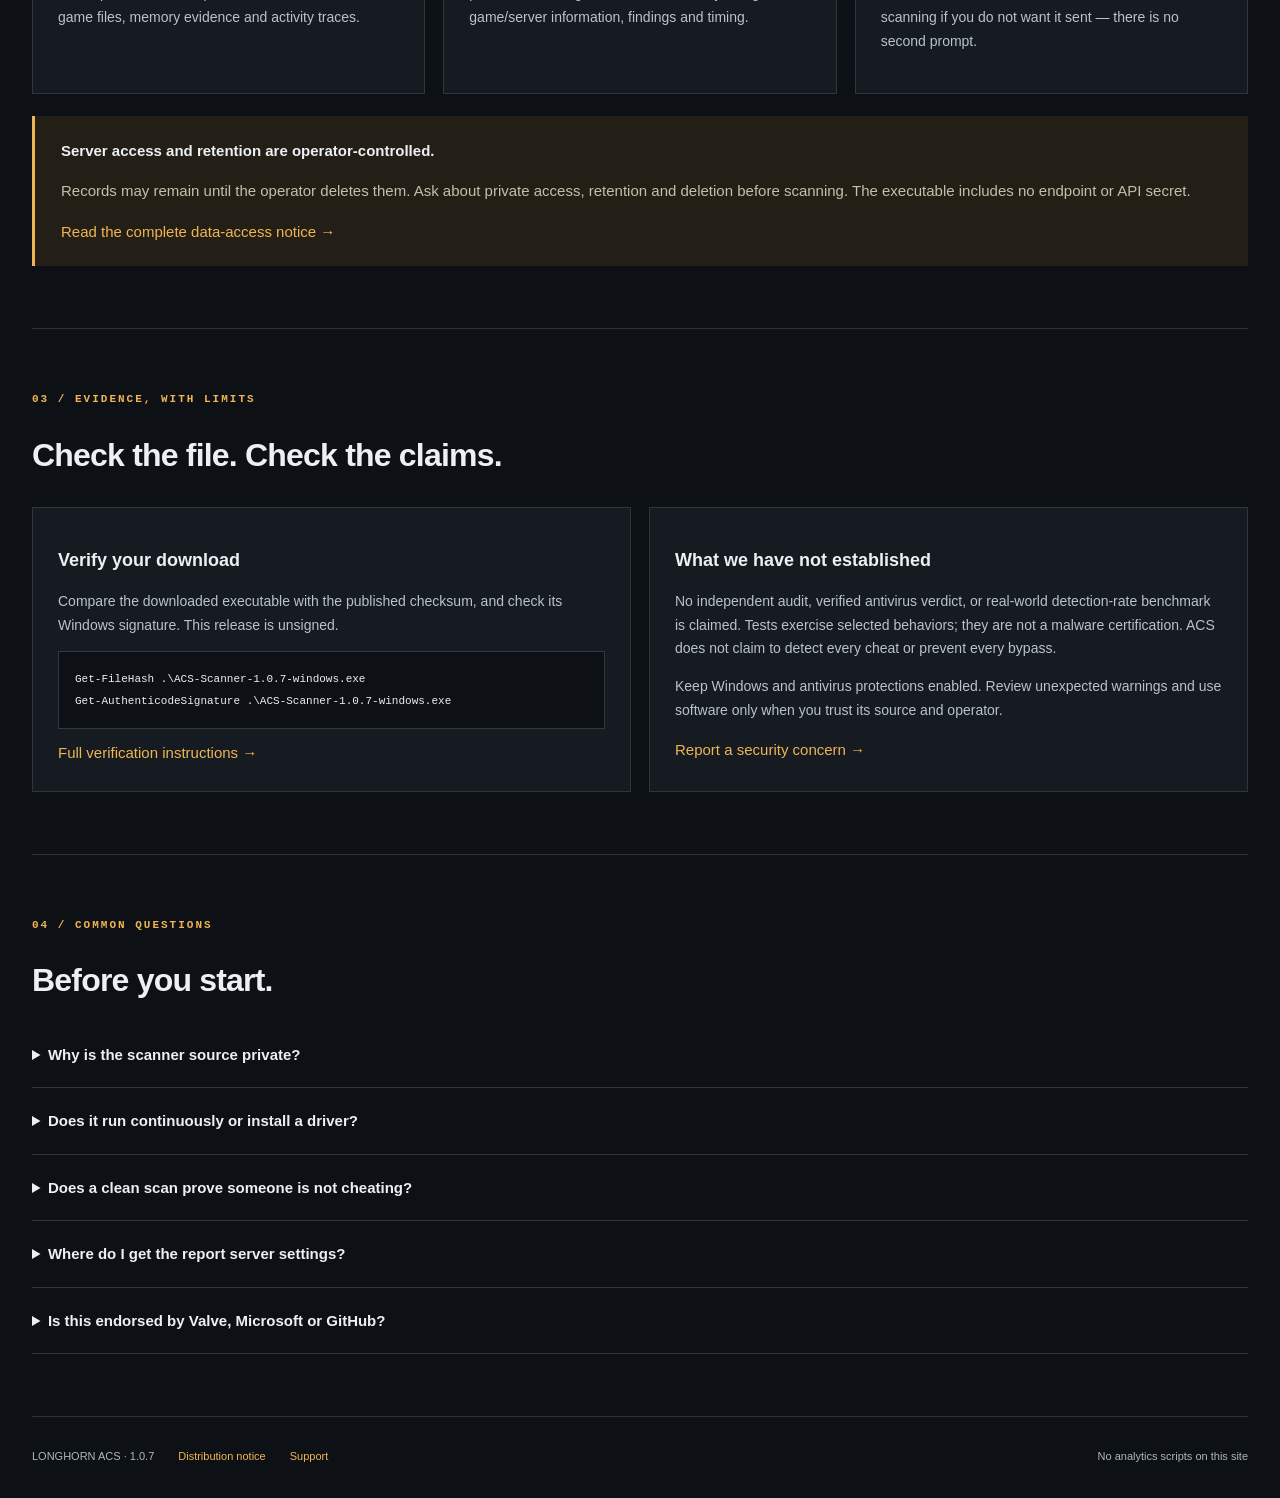
==== commit f8a084a6: "Publish ACS 1.0.7 distribution Memory signature checks, kernel driver trust checks, honest inspectio" ====
--- a/docs/index.html
+++ b/docs/index.html
@@ -4,11 +4,11 @@
 <meta http-equiv="Content-Security-Policy" content="default-src 'self'; style-src 'self'; img-src 'self'; script-src 'none'; object-src 'none'; base-uri 'none'; form-action 'none'">
 <title>LongHorn ACS — Evidence you can review</title><link rel="stylesheet" href="assets/site.css"></head>
 <body><a class="skip" href="#main">Skip to content</a><header><a class="brand" href="#">ACS <span>BY LONGHORN</span></a><nav aria-label="Main"><a href="#release">Release</a><a href="#privacy">Privacy</a><a href="#verification">Verification</a><a href="https://github.com/cstrikelonghorn/LongHorn-ACS">GitHub ↗</a></nav></header>
-<main id="main"><section class="hero"><div><p class="eyebrow">COUNTER-STRIKE 1.6 / GOLDSRC</p><h1>Play the match.<br><em>Review the evidence.</em></h1><p class="lede">An on-demand Windows scanner for game integrity, suspicious scripts and client evidence. See exactly what it accesses before you start a scan.</p><div class="actions"><a class="button" href="https://github.com/cstrikelonghorn/LongHorn-ACS/releases/tag/v1.0.6">Download 1.0.6 ↗</a><a href="#privacy">Understand data access →</a></div><p class="small">Windows 10/11 · 32-bit and 64-bit · One executable · Operator configuration required</p></div><figure><img src="assets/app.png" width="1000" height="625" alt="ACS desktop ready screen with Start scan, Cancel and View evidence buttons"><figcaption>Desktop interface, before a scan. No player data shown.</figcaption></figure></section>
+<main id="main"><section class="hero"><div><p class="eyebrow">COUNTER-STRIKE 1.6 / GOLDSRC</p><h1>Play the match.<br><em>Review the evidence.</em></h1><p class="lede">An on-demand Windows scanner for game integrity, suspicious scripts and client evidence. See exactly what it accesses before you start a scan.</p><div class="actions"><a class="button" href="https://github.com/cstrikelonghorn/LongHorn-ACS/releases/tag/v1.0.7">Download 1.0.7 ↗</a><a href="#privacy">Understand data access →</a></div><p class="small">Windows 10/11 · 32-bit and 64-bit · One executable · Operator configuration required</p></div><figure><img src="assets/app.png" width="1000" height="625" alt="ACS desktop ready screen with Start scan, Cancel and View evidence buttons"><figcaption>Desktop interface, before a scan. No player data shown.</figcaption></figure></section>
 <section class="trust" aria-label="Current review status"><div><span>APPLICATION SIGNING</span><strong>Unsigned</strong></div><div><span>INDEPENDENT AUDIT</span><strong>Not performed</strong></div><div><span>ANTIVIRUS ANALYSIS</span><strong>Not verified</strong></div><div><span>DATA TRANSMISSION</span><strong>Automatic after consent</strong></div></section>
-<section id="release"><p class="eyebrow">01 / RELEASE DETAILS</p><h2>A download you can identify.</h2><p>ACS 1.0.6 is a single portable executable. The source remains private. The checksum below identifies this exact file; it does not certify that software is safe.</p><div class="release"><div><span class="small">EXECUTABLE</span><h3>ACS-Scanner-1.0.6-windows.exe</h3><p>3.9 MB · Windows 10/11 · 32-bit and 64-bit</p></div><div><span class="small">SHA-256</span><code class="hash">9227abfa8ed6883369680466bf050ef3752bfb97195f1acd1bb0148df739a8b2</code><a href="https://github.com/cstrikelonghorn/LongHorn-ACS/blob/main/FILE-MANIFEST.json">Inspect the file manifest →</a></div></div><p><a href="https://github.com/cstrikelonghorn/LongHorn-ACS/blob/main/RELEASE_NOTES.md">Release notes</a> · <a href="https://github.com/cstrikelonghorn/LongHorn-ACS/blob/main/VALIDATION.md">Developer validation</a> · <a href="https://github.com/cstrikelonghorn/LongHorn-ACS/blob/main/DEPENDENCIES.json">Dependency inventory</a></p></section>
+<section id="release"><p class="eyebrow">01 / RELEASE DETAILS</p><h2>A download you can identify.</h2><p>ACS 1.0.7 is a single portable executable. The source remains private. The checksum below identifies this exact file; it does not certify that software is safe.</p><div class="release"><div><span class="small">EXECUTABLE</span><h3>ACS-Scanner-1.0.7-windows.exe</h3><p>3.9 MB · Windows 10/11 · 32-bit and 64-bit</p></div><div><span class="small">SHA-256</span><code class="hash">80feec4b362961fcf18ea12d796ec4f83263b1243f8dd6ee2a04be727cb37fb6</code><a href="https://github.com/cstrikelonghorn/LongHorn-ACS/blob/main/FILE-MANIFEST.json">Inspect the file manifest →</a></div></div><p><a href="https://github.com/cstrikelonghorn/LongHorn-ACS/blob/main/RELEASE_NOTES.md">Release notes</a> · <a href="https://github.com/cstrikelonghorn/LongHorn-ACS/blob/main/VALIDATION.md">Developer validation</a> · <a href="https://github.com/cstrikelonghorn/LongHorn-ACS/blob/main/DEPENDENCIES.json">Dependency inventory</a></p></section>
 <section id="privacy"><p class="eyebrow">02 / YOUR DATA, YOUR DECISION</p><h2>Know what a scan can see.</h2><div class="grid"><article><span class="step">01</span><h3>Read before you scan.</h3><p>Before each scan, ACS shows the configured server and explains access to processes, modules, drivers, game files, memory evidence and activity traces.</p></article><article><span class="step">02</span><h3>Know what is sent.</h3><p>Reports can contain player and device identifiers, paths, hashes, signature status, memory strings, game/server information, findings and timing.</p></article><article><span class="step">03</span><h3>Decide before it starts.</h3><p>The report uploads automatically when the scan finishes. Choose Cancel on the screen before scanning if you do not want it sent — there is no second prompt.</p></article></div><div class="notice"><strong>Server access and retention are operator-controlled.</strong><p>Records may remain until the operator deletes them. Ask about private access, retention and deletion before scanning. The executable includes no endpoint or API secret.</p><a href="https://github.com/cstrikelonghorn/LongHorn-ACS/blob/main/PRIVACY.md">Read the complete data-access notice →</a></div></section>
-<section id="verification"><p class="eyebrow">03 / EVIDENCE, WITH LIMITS</p><h2>Check the file. Check the claims.</h2><div class="grid two"><article><h3>Verify your download</h3><p>Compare the downloaded executable with the published checksum, and check its Windows signature. This release is unsigned.</p><pre><code>Get-FileHash .\ACS-Scanner-1.0.6-windows.exe
-Get-AuthenticodeSignature .\ACS-Scanner-1.0.6-windows.exe</code></pre><a href="https://github.com/cstrikelonghorn/LongHorn-ACS/blob/main/VERIFY.md">Full verification instructions →</a></article><article><h3>What we have not established</h3><p>No independent audit, verified antivirus verdict, or real-world detection-rate benchmark is claimed. Tests exercise selected behaviors; they are not a malware certification. ACS does not claim to detect every cheat or prevent every bypass.</p><p>Keep Windows and antivirus protections enabled. Review unexpected warnings and use software only when you trust its source and operator.</p><a href="https://github.com/cstrikelonghorn/LongHorn-ACS/blob/main/SECURITY.md">Report a security concern →</a></article></div></section>
+<section id="verification"><p class="eyebrow">03 / EVIDENCE, WITH LIMITS</p><h2>Check the file. Check the claims.</h2><div class="grid two"><article><h3>Verify your download</h3><p>Compare the downloaded executable with the published checksum, and check its Windows signature. This release is unsigned.</p><pre><code>Get-FileHash .\ACS-Scanner-1.0.7-windows.exe
+Get-AuthenticodeSignature .\ACS-Scanner-1.0.7-windows.exe</code></pre><a href="https://github.com/cstrikelonghorn/LongHorn-ACS/blob/main/VERIFY.md">Full verification instructions →</a></article><article><h3>What we have not established</h3><p>No independent audit, verified antivirus verdict, or real-world detection-rate benchmark is claimed. Tests exercise selected behaviors; they are not a malware certification. ACS does not claim to detect every cheat or prevent every bypass.</p><p>Keep Windows and antivirus protections enabled. Review unexpected warnings and use software only when you trust its source and operator.</p><a href="https://github.com/cstrikelonghorn/LongHorn-ACS/blob/main/SECURITY.md">Report a security concern →</a></article></div></section>
 <section id="questions"><p class="eyebrow">04 / COMMON QUESTIONS</p><h2>Before you start.</h2><details><summary>Why is the scanner source private?</summary><p>The maintainer distributes compiled releases while keeping detection implementation private. Public documentation describes data access and limitations. Private source does not prevent reverse engineering, and is not proof of safety.</p></details><details><summary>Does it run continuously or install a driver?</summary><p>No. ACS is a single on-demand executable. It installs no background service or driver. Continuous server gameplay analysis is a separate deployment.</p></details><details><summary>Does a clean scan prove someone is not cheating?</summary><p>No. A scan is a bounded observation. Unknown cheats, unavailable inspection surfaces and evasion can affect results. Warnings and detections need review before enforcement.</p></details><details><summary>Where do I get the report server settings?</summary><p>Ask your game-server operator for their <code>acp-settings.json</code> and place it next to the executable or in <code>%APPDATA%\LongHorn ACS\</code>. GitHub Pages hosts this information site, not the report API.</p></details><details><summary>Is this endorsed by Valve, Microsoft or GitHub?</summary><p>No. Counter-Strike and other product names identify compatibility targets. Hosting on GitHub and bundling Microsoft runtime files do not imply endorsement.</p></details></section>
-</main><footer><span>LONGHORN ACS · 1.0.6</span><a href="https://github.com/cstrikelonghorn/LongHorn-ACS/blob/main/DISTRIBUTION.md">Distribution notice</a><a href="https://github.com/cstrikelonghorn/LongHorn-ACS/issues">Support</a><span>No analytics scripts on this site</span></footer></body></html>
+</main><footer><span>LONGHORN ACS · 1.0.7</span><a href="https://github.com/cstrikelonghorn/LongHorn-ACS/blob/main/DISTRIBUTION.md">Distribution notice</a><a href="https://github.com/cstrikelonghorn/LongHorn-ACS/issues">Support</a><span>No analytics scripts on this site</span></footer></body></html>
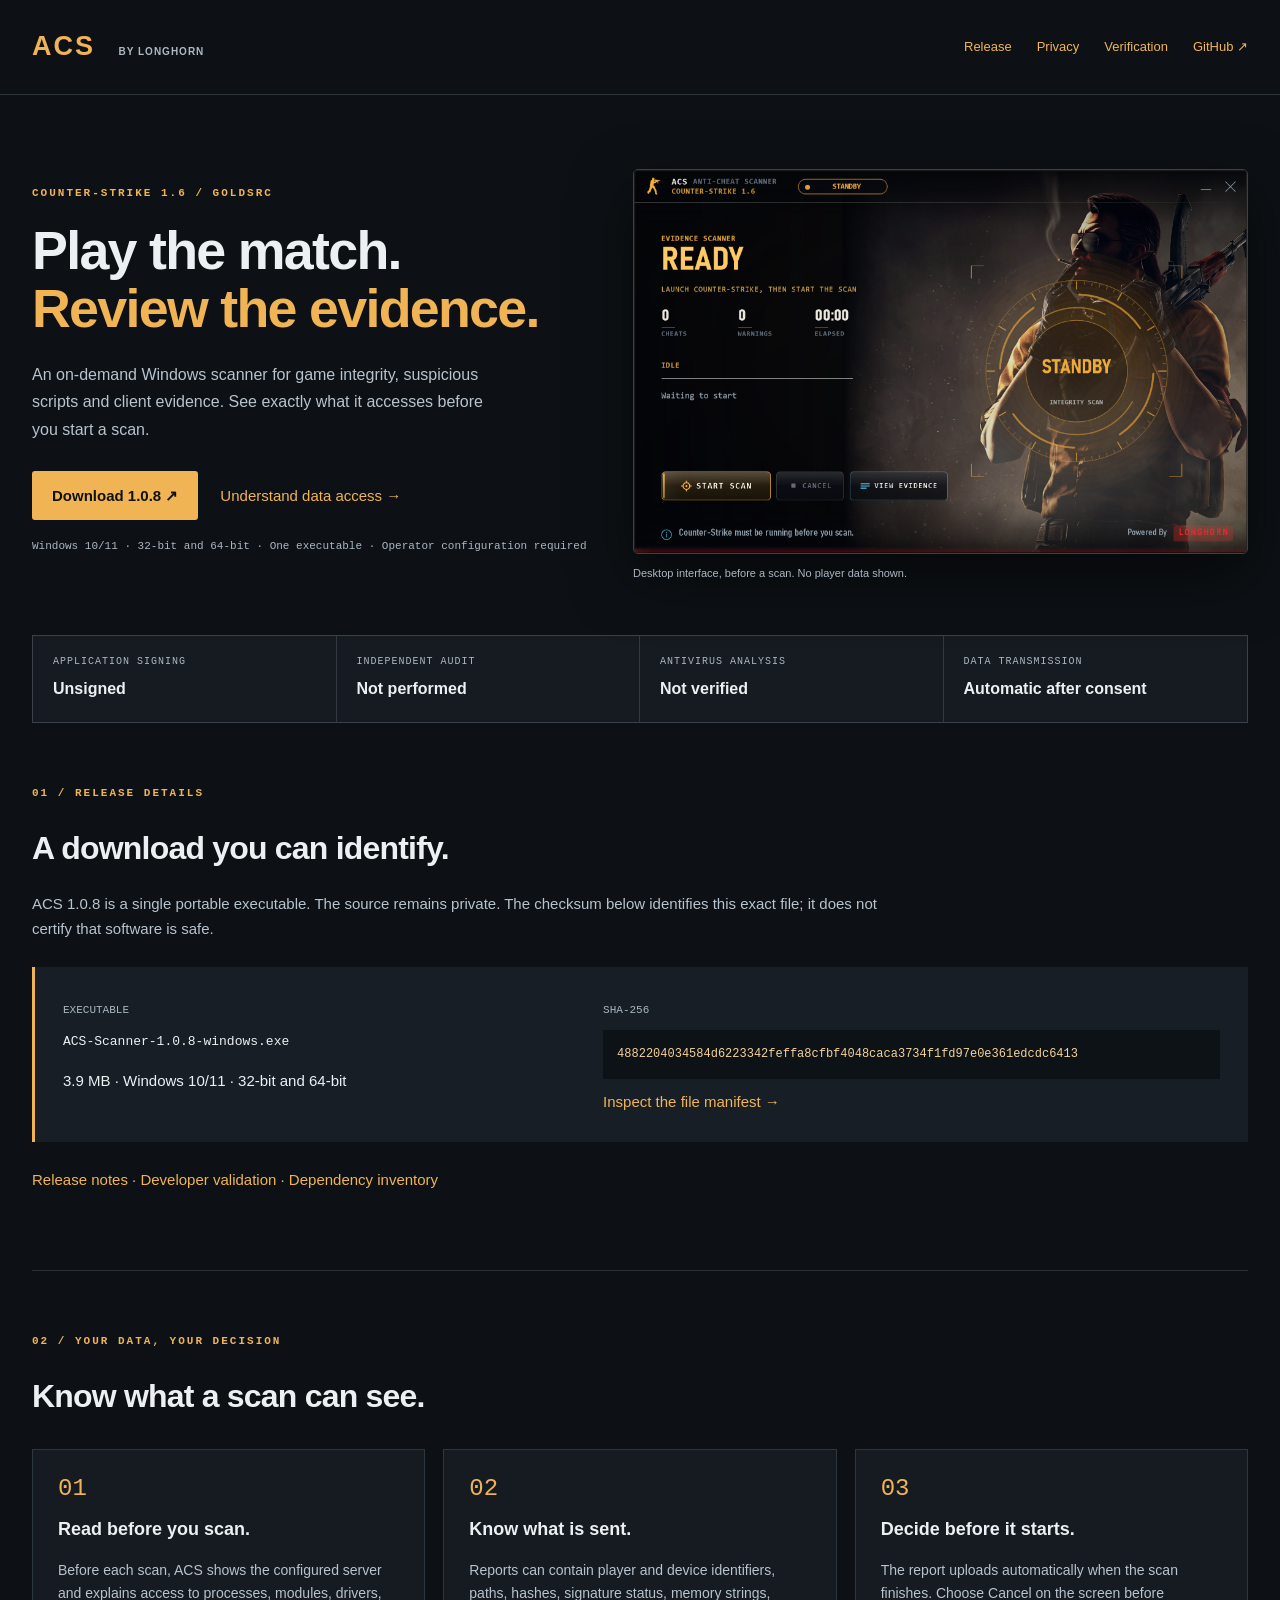
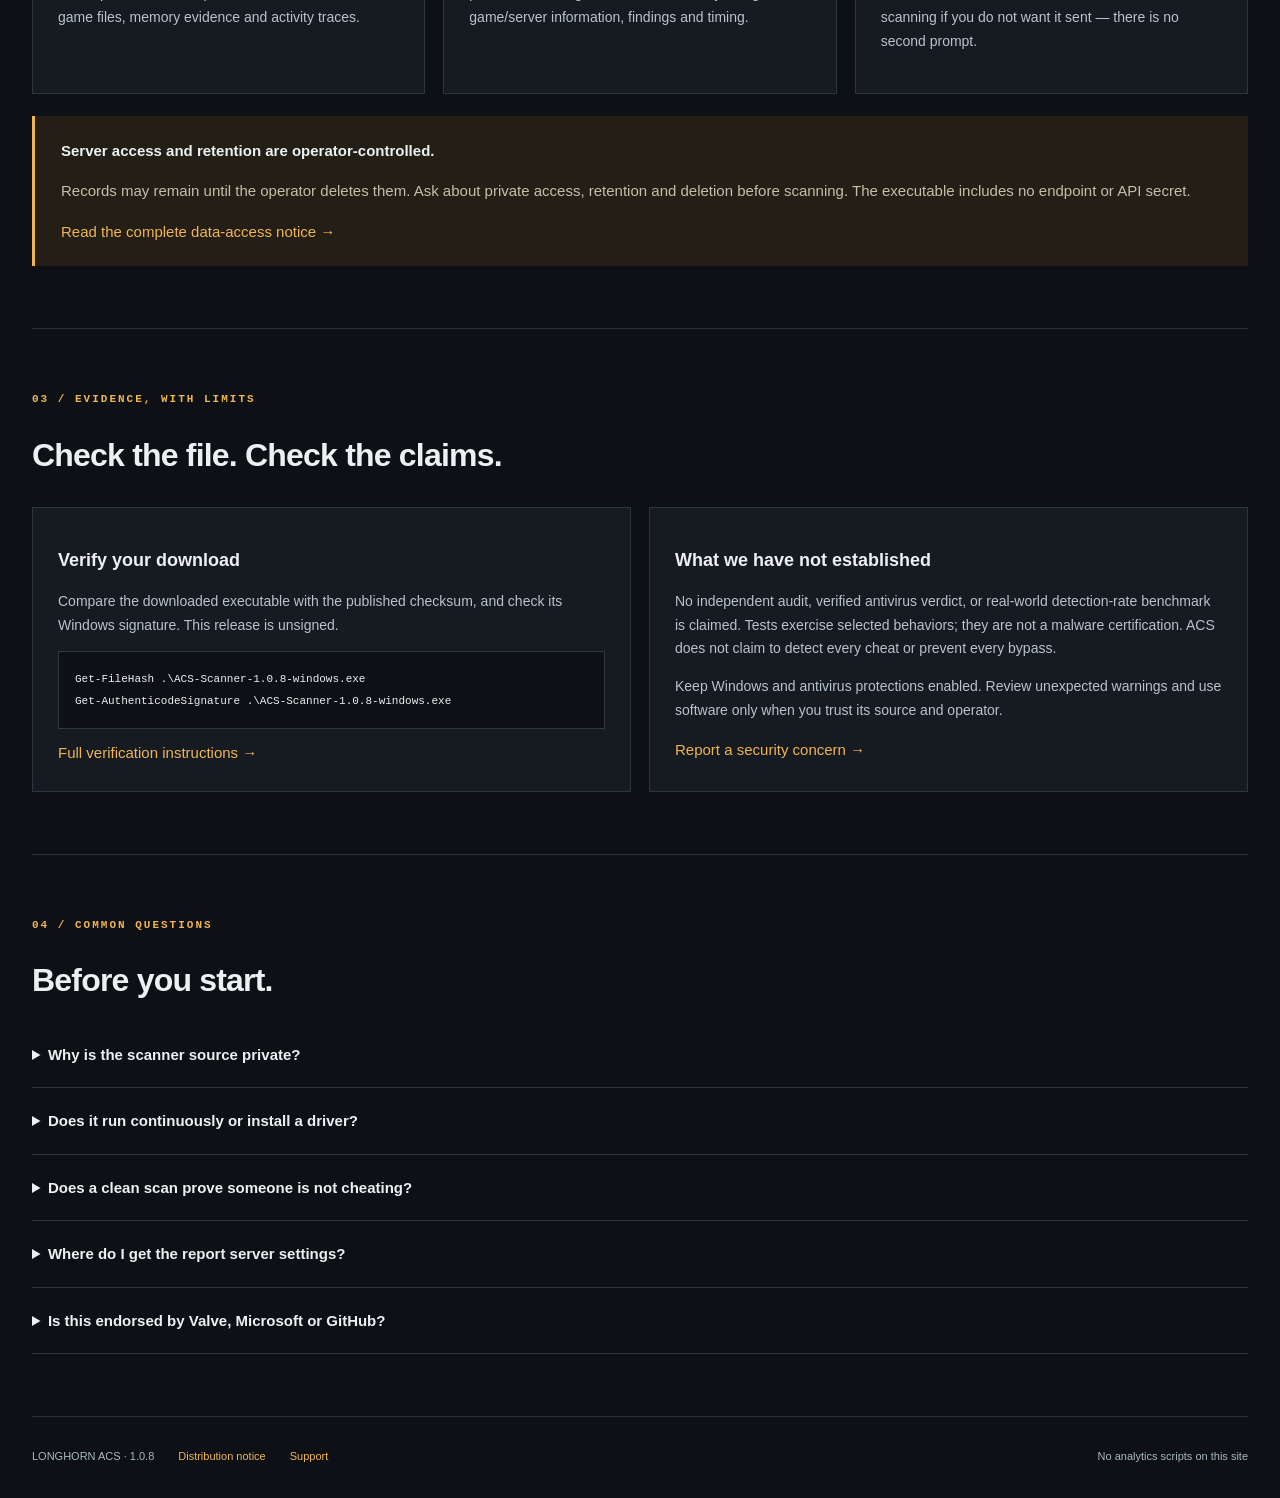
==== commit 7b4255b9: "Publish ACS 1.0.8 distribution Catalog-signed driver verification, look-alike sprite names judged by" ====
--- a/docs/index.html
+++ b/docs/index.html
@@ -4,11 +4,11 @@
 <meta http-equiv="Content-Security-Policy" content="default-src 'self'; style-src 'self'; img-src 'self'; script-src 'none'; object-src 'none'; base-uri 'none'; form-action 'none'">
 <title>LongHorn ACS — Evidence you can review</title><link rel="stylesheet" href="assets/site.css"></head>
 <body><a class="skip" href="#main">Skip to content</a><header><a class="brand" href="#">ACS <span>BY LONGHORN</span></a><nav aria-label="Main"><a href="#release">Release</a><a href="#privacy">Privacy</a><a href="#verification">Verification</a><a href="https://github.com/cstrikelonghorn/LongHorn-ACS">GitHub ↗</a></nav></header>
-<main id="main"><section class="hero"><div><p class="eyebrow">COUNTER-STRIKE 1.6 / GOLDSRC</p><h1>Play the match.<br><em>Review the evidence.</em></h1><p class="lede">An on-demand Windows scanner for game integrity, suspicious scripts and client evidence. See exactly what it accesses before you start a scan.</p><div class="actions"><a class="button" href="https://github.com/cstrikelonghorn/LongHorn-ACS/releases/tag/v1.0.7">Download 1.0.7 ↗</a><a href="#privacy">Understand data access →</a></div><p class="small">Windows 10/11 · 32-bit and 64-bit · One executable · Operator configuration required</p></div><figure><img src="assets/app.png" width="1000" height="625" alt="ACS desktop ready screen with Start scan, Cancel and View evidence buttons"><figcaption>Desktop interface, before a scan. No player data shown.</figcaption></figure></section>
+<main id="main"><section class="hero"><div><p class="eyebrow">COUNTER-STRIKE 1.6 / GOLDSRC</p><h1>Play the match.<br><em>Review the evidence.</em></h1><p class="lede">An on-demand Windows scanner for game integrity, suspicious scripts and client evidence. See exactly what it accesses before you start a scan.</p><div class="actions"><a class="button" href="https://github.com/cstrikelonghorn/LongHorn-ACS/releases/tag/v1.0.8">Download 1.0.8 ↗</a><a href="#privacy">Understand data access →</a></div><p class="small">Windows 10/11 · 32-bit and 64-bit · One executable · Operator configuration required</p></div><figure><img src="assets/app.png" width="1000" height="625" alt="ACS desktop ready screen with Start scan, Cancel and View evidence buttons"><figcaption>Desktop interface, before a scan. No player data shown.</figcaption></figure></section>
 <section class="trust" aria-label="Current review status"><div><span>APPLICATION SIGNING</span><strong>Unsigned</strong></div><div><span>INDEPENDENT AUDIT</span><strong>Not performed</strong></div><div><span>ANTIVIRUS ANALYSIS</span><strong>Not verified</strong></div><div><span>DATA TRANSMISSION</span><strong>Automatic after consent</strong></div></section>
-<section id="release"><p class="eyebrow">01 / RELEASE DETAILS</p><h2>A download you can identify.</h2><p>ACS 1.0.7 is a single portable executable. The source remains private. The checksum below identifies this exact file; it does not certify that software is safe.</p><div class="release"><div><span class="small">EXECUTABLE</span><h3>ACS-Scanner-1.0.7-windows.exe</h3><p>3.9 MB · Windows 10/11 · 32-bit and 64-bit</p></div><div><span class="small">SHA-256</span><code class="hash">80feec4b362961fcf18ea12d796ec4f83263b1243f8dd6ee2a04be727cb37fb6</code><a href="https://github.com/cstrikelonghorn/LongHorn-ACS/blob/main/FILE-MANIFEST.json">Inspect the file manifest →</a></div></div><p><a href="https://github.com/cstrikelonghorn/LongHorn-ACS/blob/main/RELEASE_NOTES.md">Release notes</a> · <a href="https://github.com/cstrikelonghorn/LongHorn-ACS/blob/main/VALIDATION.md">Developer validation</a> · <a href="https://github.com/cstrikelonghorn/LongHorn-ACS/blob/main/DEPENDENCIES.json">Dependency inventory</a></p></section>
+<section id="release"><p class="eyebrow">01 / RELEASE DETAILS</p><h2>A download you can identify.</h2><p>ACS 1.0.8 is a single portable executable. The source remains private. The checksum below identifies this exact file; it does not certify that software is safe.</p><div class="release"><div><span class="small">EXECUTABLE</span><h3>ACS-Scanner-1.0.8-windows.exe</h3><p>3.9 MB · Windows 10/11 · 32-bit and 64-bit</p></div><div><span class="small">SHA-256</span><code class="hash">4882204034584d6223342feffa8cfbf4048caca3734f1fd97e0e361edcdc6413</code><a href="https://github.com/cstrikelonghorn/LongHorn-ACS/blob/main/FILE-MANIFEST.json">Inspect the file manifest →</a></div></div><p><a href="https://github.com/cstrikelonghorn/LongHorn-ACS/blob/main/RELEASE_NOTES.md">Release notes</a> · <a href="https://github.com/cstrikelonghorn/LongHorn-ACS/blob/main/VALIDATION.md">Developer validation</a> · <a href="https://github.com/cstrikelonghorn/LongHorn-ACS/blob/main/DEPENDENCIES.json">Dependency inventory</a></p></section>
 <section id="privacy"><p class="eyebrow">02 / YOUR DATA, YOUR DECISION</p><h2>Know what a scan can see.</h2><div class="grid"><article><span class="step">01</span><h3>Read before you scan.</h3><p>Before each scan, ACS shows the configured server and explains access to processes, modules, drivers, game files, memory evidence and activity traces.</p></article><article><span class="step">02</span><h3>Know what is sent.</h3><p>Reports can contain player and device identifiers, paths, hashes, signature status, memory strings, game/server information, findings and timing.</p></article><article><span class="step">03</span><h3>Decide before it starts.</h3><p>The report uploads automatically when the scan finishes. Choose Cancel on the screen before scanning if you do not want it sent — there is no second prompt.</p></article></div><div class="notice"><strong>Server access and retention are operator-controlled.</strong><p>Records may remain until the operator deletes them. Ask about private access, retention and deletion before scanning. The executable includes no endpoint or API secret.</p><a href="https://github.com/cstrikelonghorn/LongHorn-ACS/blob/main/PRIVACY.md">Read the complete data-access notice →</a></div></section>
-<section id="verification"><p class="eyebrow">03 / EVIDENCE, WITH LIMITS</p><h2>Check the file. Check the claims.</h2><div class="grid two"><article><h3>Verify your download</h3><p>Compare the downloaded executable with the published checksum, and check its Windows signature. This release is unsigned.</p><pre><code>Get-FileHash .\ACS-Scanner-1.0.7-windows.exe
-Get-AuthenticodeSignature .\ACS-Scanner-1.0.7-windows.exe</code></pre><a href="https://github.com/cstrikelonghorn/LongHorn-ACS/blob/main/VERIFY.md">Full verification instructions →</a></article><article><h3>What we have not established</h3><p>No independent audit, verified antivirus verdict, or real-world detection-rate benchmark is claimed. Tests exercise selected behaviors; they are not a malware certification. ACS does not claim to detect every cheat or prevent every bypass.</p><p>Keep Windows and antivirus protections enabled. Review unexpected warnings and use software only when you trust its source and operator.</p><a href="https://github.com/cstrikelonghorn/LongHorn-ACS/blob/main/SECURITY.md">Report a security concern →</a></article></div></section>
+<section id="verification"><p class="eyebrow">03 / EVIDENCE, WITH LIMITS</p><h2>Check the file. Check the claims.</h2><div class="grid two"><article><h3>Verify your download</h3><p>Compare the downloaded executable with the published checksum, and check its Windows signature. This release is unsigned.</p><pre><code>Get-FileHash .\ACS-Scanner-1.0.8-windows.exe
+Get-AuthenticodeSignature .\ACS-Scanner-1.0.8-windows.exe</code></pre><a href="https://github.com/cstrikelonghorn/LongHorn-ACS/blob/main/VERIFY.md">Full verification instructions →</a></article><article><h3>What we have not established</h3><p>No independent audit, verified antivirus verdict, or real-world detection-rate benchmark is claimed. Tests exercise selected behaviors; they are not a malware certification. ACS does not claim to detect every cheat or prevent every bypass.</p><p>Keep Windows and antivirus protections enabled. Review unexpected warnings and use software only when you trust its source and operator.</p><a href="https://github.com/cstrikelonghorn/LongHorn-ACS/blob/main/SECURITY.md">Report a security concern →</a></article></div></section>
 <section id="questions"><p class="eyebrow">04 / COMMON QUESTIONS</p><h2>Before you start.</h2><details><summary>Why is the scanner source private?</summary><p>The maintainer distributes compiled releases while keeping detection implementation private. Public documentation describes data access and limitations. Private source does not prevent reverse engineering, and is not proof of safety.</p></details><details><summary>Does it run continuously or install a driver?</summary><p>No. ACS is a single on-demand executable. It installs no background service or driver. Continuous server gameplay analysis is a separate deployment.</p></details><details><summary>Does a clean scan prove someone is not cheating?</summary><p>No. A scan is a bounded observation. Unknown cheats, unavailable inspection surfaces and evasion can affect results. Warnings and detections need review before enforcement.</p></details><details><summary>Where do I get the report server settings?</summary><p>Ask your game-server operator for their <code>acp-settings.json</code> and place it next to the executable or in <code>%APPDATA%\LongHorn ACS\</code>. GitHub Pages hosts this information site, not the report API.</p></details><details><summary>Is this endorsed by Valve, Microsoft or GitHub?</summary><p>No. Counter-Strike and other product names identify compatibility targets. Hosting on GitHub and bundling Microsoft runtime files do not imply endorsement.</p></details></section>
-</main><footer><span>LONGHORN ACS · 1.0.7</span><a href="https://github.com/cstrikelonghorn/LongHorn-ACS/blob/main/DISTRIBUTION.md">Distribution notice</a><a href="https://github.com/cstrikelonghorn/LongHorn-ACS/issues">Support</a><span>No analytics scripts on this site</span></footer></body></html>
+</main><footer><span>LONGHORN ACS · 1.0.8</span><a href="https://github.com/cstrikelonghorn/LongHorn-ACS/blob/main/DISTRIBUTION.md">Distribution notice</a><a href="https://github.com/cstrikelonghorn/LongHorn-ACS/issues">Support</a><span>No analytics scripts on this site</span></footer></body></html>
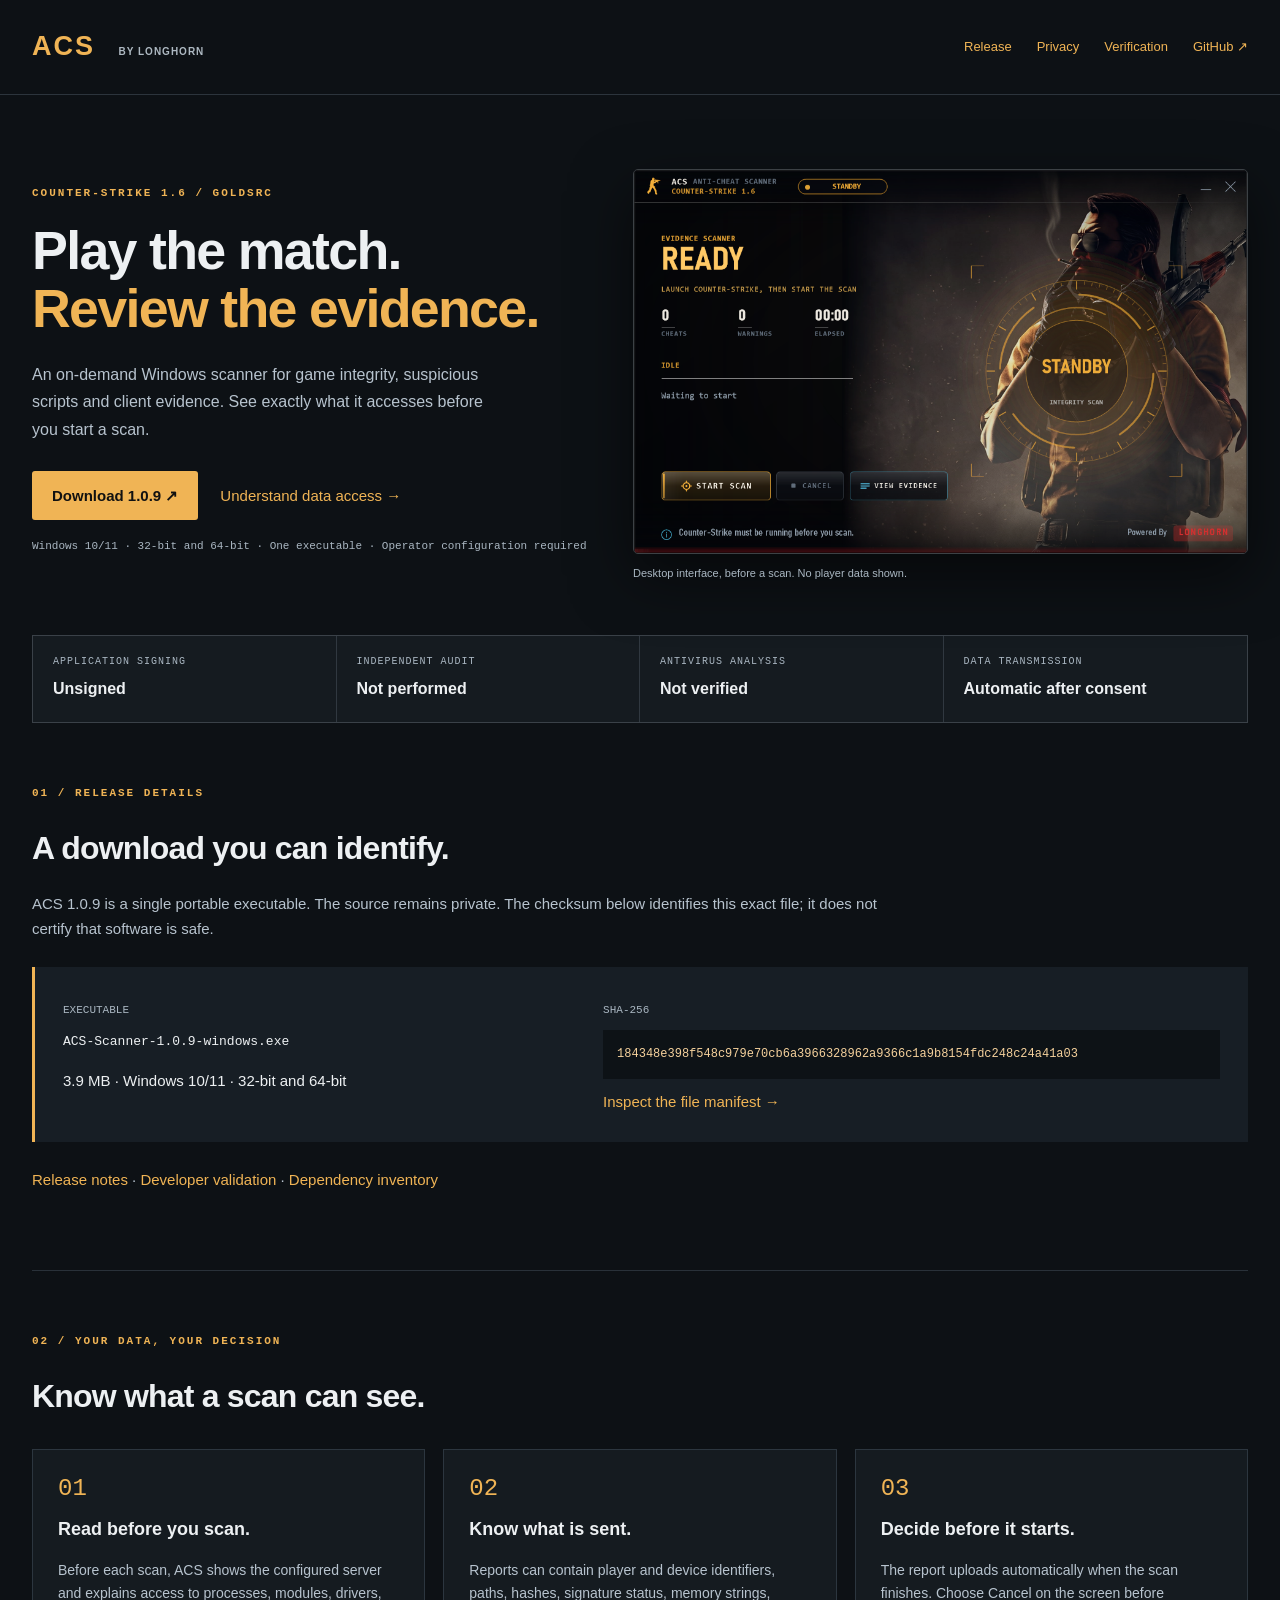
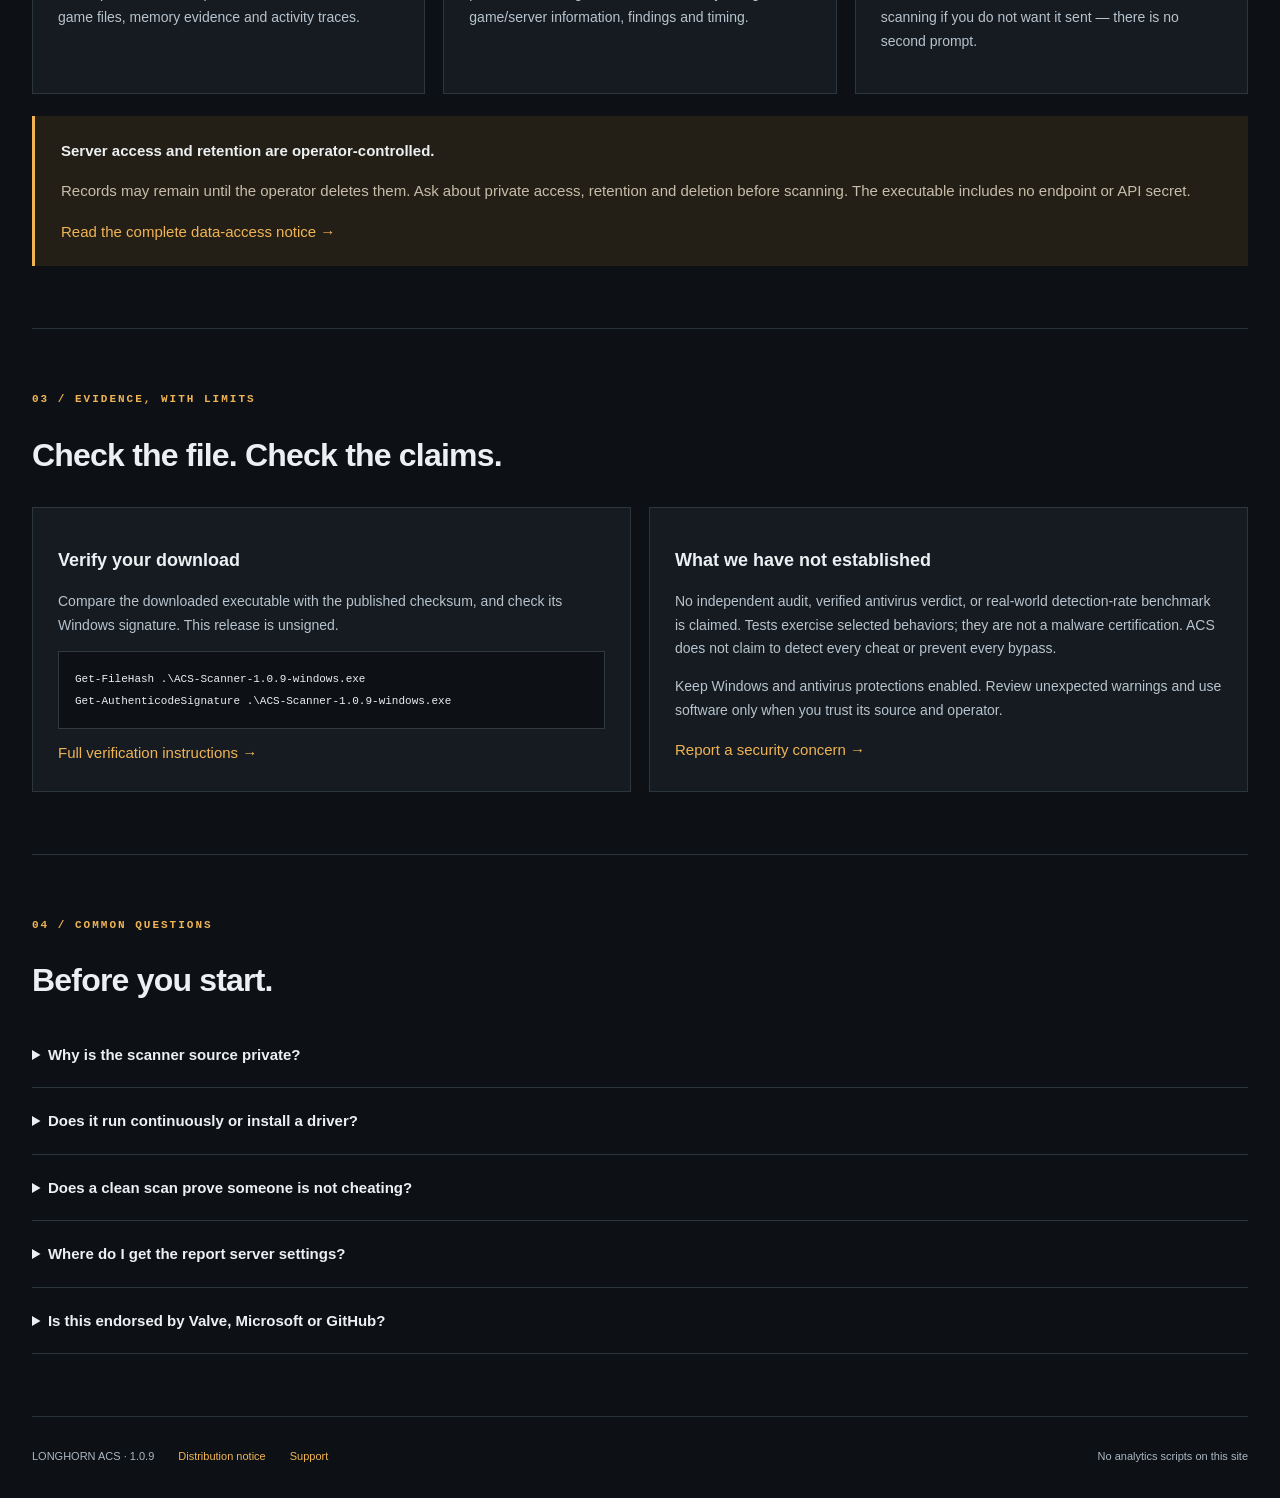
==== commit 9715bf6c: "Publish ACS 1.0.9 distribution The application file is ACScanner.exe; the download keeps its usual n" ====
--- a/docs/index.html
+++ b/docs/index.html
@@ -4,11 +4,11 @@
 <meta http-equiv="Content-Security-Policy" content="default-src 'self'; style-src 'self'; img-src 'self'; script-src 'none'; object-src 'none'; base-uri 'none'; form-action 'none'">
 <title>LongHorn ACS — Evidence you can review</title><link rel="stylesheet" href="assets/site.css"></head>
 <body><a class="skip" href="#main">Skip to content</a><header><a class="brand" href="#">ACS <span>BY LONGHORN</span></a><nav aria-label="Main"><a href="#release">Release</a><a href="#privacy">Privacy</a><a href="#verification">Verification</a><a href="https://github.com/cstrikelonghorn/LongHorn-ACS">GitHub ↗</a></nav></header>
-<main id="main"><section class="hero"><div><p class="eyebrow">COUNTER-STRIKE 1.6 / GOLDSRC</p><h1>Play the match.<br><em>Review the evidence.</em></h1><p class="lede">An on-demand Windows scanner for game integrity, suspicious scripts and client evidence. See exactly what it accesses before you start a scan.</p><div class="actions"><a class="button" href="https://github.com/cstrikelonghorn/LongHorn-ACS/releases/tag/v1.0.8">Download 1.0.8 ↗</a><a href="#privacy">Understand data access →</a></div><p class="small">Windows 10/11 · 32-bit and 64-bit · One executable · Operator configuration required</p></div><figure><img src="assets/app.png" width="1000" height="625" alt="ACS desktop ready screen with Start scan, Cancel and View evidence buttons"><figcaption>Desktop interface, before a scan. No player data shown.</figcaption></figure></section>
+<main id="main"><section class="hero"><div><p class="eyebrow">COUNTER-STRIKE 1.6 / GOLDSRC</p><h1>Play the match.<br><em>Review the evidence.</em></h1><p class="lede">An on-demand Windows scanner for game integrity, suspicious scripts and client evidence. See exactly what it accesses before you start a scan.</p><div class="actions"><a class="button" href="https://github.com/cstrikelonghorn/LongHorn-ACS/releases/tag/v1.0.9">Download 1.0.9 ↗</a><a href="#privacy">Understand data access →</a></div><p class="small">Windows 10/11 · 32-bit and 64-bit · One executable · Operator configuration required</p></div><figure><img src="assets/app.png" width="1000" height="625" alt="ACS desktop ready screen with Start scan, Cancel and View evidence buttons"><figcaption>Desktop interface, before a scan. No player data shown.</figcaption></figure></section>
 <section class="trust" aria-label="Current review status"><div><span>APPLICATION SIGNING</span><strong>Unsigned</strong></div><div><span>INDEPENDENT AUDIT</span><strong>Not performed</strong></div><div><span>ANTIVIRUS ANALYSIS</span><strong>Not verified</strong></div><div><span>DATA TRANSMISSION</span><strong>Automatic after consent</strong></div></section>
-<section id="release"><p class="eyebrow">01 / RELEASE DETAILS</p><h2>A download you can identify.</h2><p>ACS 1.0.8 is a single portable executable. The source remains private. The checksum below identifies this exact file; it does not certify that software is safe.</p><div class="release"><div><span class="small">EXECUTABLE</span><h3>ACS-Scanner-1.0.8-windows.exe</h3><p>3.9 MB · Windows 10/11 · 32-bit and 64-bit</p></div><div><span class="small">SHA-256</span><code class="hash">4882204034584d6223342feffa8cfbf4048caca3734f1fd97e0e361edcdc6413</code><a href="https://github.com/cstrikelonghorn/LongHorn-ACS/blob/main/FILE-MANIFEST.json">Inspect the file manifest →</a></div></div><p><a href="https://github.com/cstrikelonghorn/LongHorn-ACS/blob/main/RELEASE_NOTES.md">Release notes</a> · <a href="https://github.com/cstrikelonghorn/LongHorn-ACS/blob/main/VALIDATION.md">Developer validation</a> · <a href="https://github.com/cstrikelonghorn/LongHorn-ACS/blob/main/DEPENDENCIES.json">Dependency inventory</a></p></section>
+<section id="release"><p class="eyebrow">01 / RELEASE DETAILS</p><h2>A download you can identify.</h2><p>ACS 1.0.9 is a single portable executable. The source remains private. The checksum below identifies this exact file; it does not certify that software is safe.</p><div class="release"><div><span class="small">EXECUTABLE</span><h3>ACS-Scanner-1.0.9-windows.exe</h3><p>3.9 MB · Windows 10/11 · 32-bit and 64-bit</p></div><div><span class="small">SHA-256</span><code class="hash">184348e398f548c979e70cb6a3966328962a9366c1a9b8154fdc248c24a41a03</code><a href="https://github.com/cstrikelonghorn/LongHorn-ACS/blob/main/FILE-MANIFEST.json">Inspect the file manifest →</a></div></div><p><a href="https://github.com/cstrikelonghorn/LongHorn-ACS/blob/main/RELEASE_NOTES.md">Release notes</a> · <a href="https://github.com/cstrikelonghorn/LongHorn-ACS/blob/main/VALIDATION.md">Developer validation</a> · <a href="https://github.com/cstrikelonghorn/LongHorn-ACS/blob/main/DEPENDENCIES.json">Dependency inventory</a></p></section>
 <section id="privacy"><p class="eyebrow">02 / YOUR DATA, YOUR DECISION</p><h2>Know what a scan can see.</h2><div class="grid"><article><span class="step">01</span><h3>Read before you scan.</h3><p>Before each scan, ACS shows the configured server and explains access to processes, modules, drivers, game files, memory evidence and activity traces.</p></article><article><span class="step">02</span><h3>Know what is sent.</h3><p>Reports can contain player and device identifiers, paths, hashes, signature status, memory strings, game/server information, findings and timing.</p></article><article><span class="step">03</span><h3>Decide before it starts.</h3><p>The report uploads automatically when the scan finishes. Choose Cancel on the screen before scanning if you do not want it sent — there is no second prompt.</p></article></div><div class="notice"><strong>Server access and retention are operator-controlled.</strong><p>Records may remain until the operator deletes them. Ask about private access, retention and deletion before scanning. The executable includes no endpoint or API secret.</p><a href="https://github.com/cstrikelonghorn/LongHorn-ACS/blob/main/PRIVACY.md">Read the complete data-access notice →</a></div></section>
-<section id="verification"><p class="eyebrow">03 / EVIDENCE, WITH LIMITS</p><h2>Check the file. Check the claims.</h2><div class="grid two"><article><h3>Verify your download</h3><p>Compare the downloaded executable with the published checksum, and check its Windows signature. This release is unsigned.</p><pre><code>Get-FileHash .\ACS-Scanner-1.0.8-windows.exe
-Get-AuthenticodeSignature .\ACS-Scanner-1.0.8-windows.exe</code></pre><a href="https://github.com/cstrikelonghorn/LongHorn-ACS/blob/main/VERIFY.md">Full verification instructions →</a></article><article><h3>What we have not established</h3><p>No independent audit, verified antivirus verdict, or real-world detection-rate benchmark is claimed. Tests exercise selected behaviors; they are not a malware certification. ACS does not claim to detect every cheat or prevent every bypass.</p><p>Keep Windows and antivirus protections enabled. Review unexpected warnings and use software only when you trust its source and operator.</p><a href="https://github.com/cstrikelonghorn/LongHorn-ACS/blob/main/SECURITY.md">Report a security concern →</a></article></div></section>
+<section id="verification"><p class="eyebrow">03 / EVIDENCE, WITH LIMITS</p><h2>Check the file. Check the claims.</h2><div class="grid two"><article><h3>Verify your download</h3><p>Compare the downloaded executable with the published checksum, and check its Windows signature. This release is unsigned.</p><pre><code>Get-FileHash .\ACS-Scanner-1.0.9-windows.exe
+Get-AuthenticodeSignature .\ACS-Scanner-1.0.9-windows.exe</code></pre><a href="https://github.com/cstrikelonghorn/LongHorn-ACS/blob/main/VERIFY.md">Full verification instructions →</a></article><article><h3>What we have not established</h3><p>No independent audit, verified antivirus verdict, or real-world detection-rate benchmark is claimed. Tests exercise selected behaviors; they are not a malware certification. ACS does not claim to detect every cheat or prevent every bypass.</p><p>Keep Windows and antivirus protections enabled. Review unexpected warnings and use software only when you trust its source and operator.</p><a href="https://github.com/cstrikelonghorn/LongHorn-ACS/blob/main/SECURITY.md">Report a security concern →</a></article></div></section>
 <section id="questions"><p class="eyebrow">04 / COMMON QUESTIONS</p><h2>Before you start.</h2><details><summary>Why is the scanner source private?</summary><p>The maintainer distributes compiled releases while keeping detection implementation private. Public documentation describes data access and limitations. Private source does not prevent reverse engineering, and is not proof of safety.</p></details><details><summary>Does it run continuously or install a driver?</summary><p>No. ACS is a single on-demand executable. It installs no background service or driver. Continuous server gameplay analysis is a separate deployment.</p></details><details><summary>Does a clean scan prove someone is not cheating?</summary><p>No. A scan is a bounded observation. Unknown cheats, unavailable inspection surfaces and evasion can affect results. Warnings and detections need review before enforcement.</p></details><details><summary>Where do I get the report server settings?</summary><p>Ask your game-server operator for their <code>acp-settings.json</code> and place it next to the executable or in <code>%APPDATA%\LongHorn ACS\</code>. GitHub Pages hosts this information site, not the report API.</p></details><details><summary>Is this endorsed by Valve, Microsoft or GitHub?</summary><p>No. Counter-Strike and other product names identify compatibility targets. Hosting on GitHub and bundling Microsoft runtime files do not imply endorsement.</p></details></section>
-</main><footer><span>LONGHORN ACS · 1.0.8</span><a href="https://github.com/cstrikelonghorn/LongHorn-ACS/blob/main/DISTRIBUTION.md">Distribution notice</a><a href="https://github.com/cstrikelonghorn/LongHorn-ACS/issues">Support</a><span>No analytics scripts on this site</span></footer></body></html>
+</main><footer><span>LONGHORN ACS · 1.0.9</span><a href="https://github.com/cstrikelonghorn/LongHorn-ACS/blob/main/DISTRIBUTION.md">Distribution notice</a><a href="https://github.com/cstrikelonghorn/LongHorn-ACS/issues">Support</a><span>No analytics scripts on this site</span></footer></body></html>
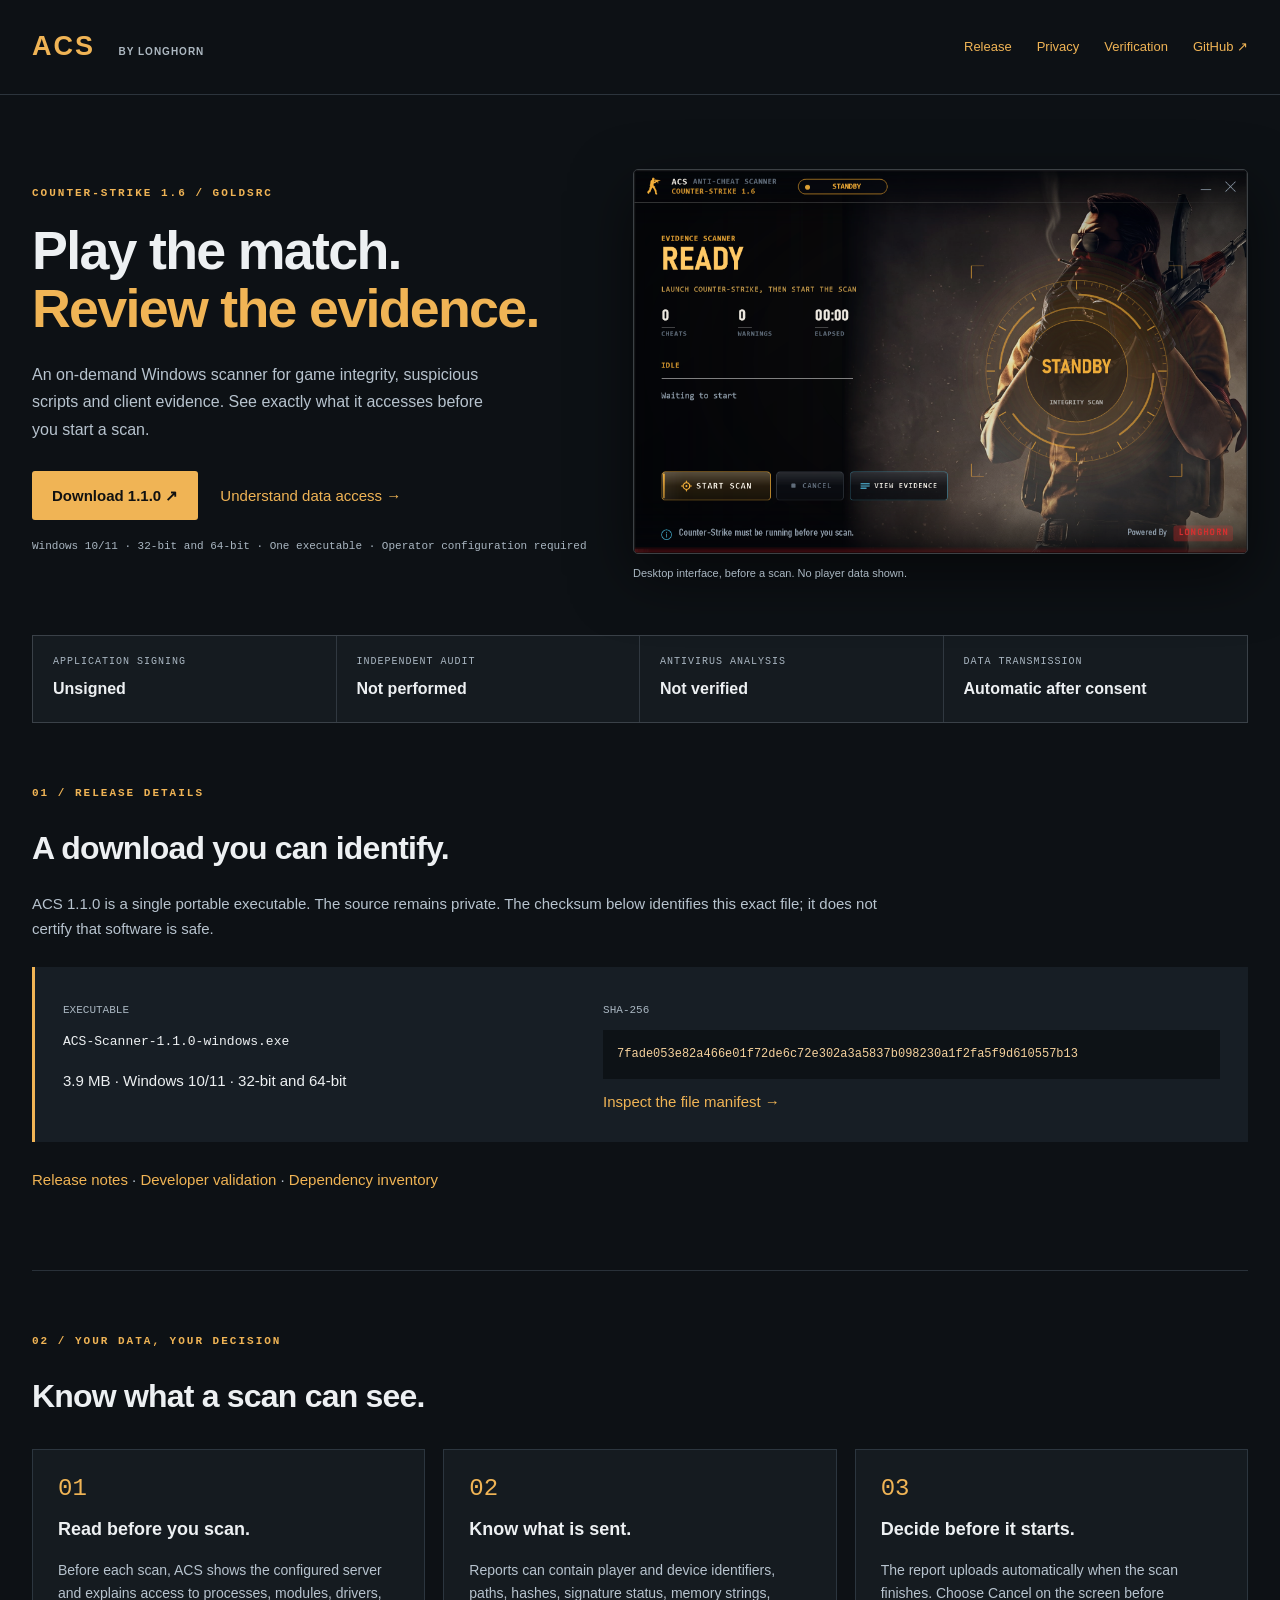
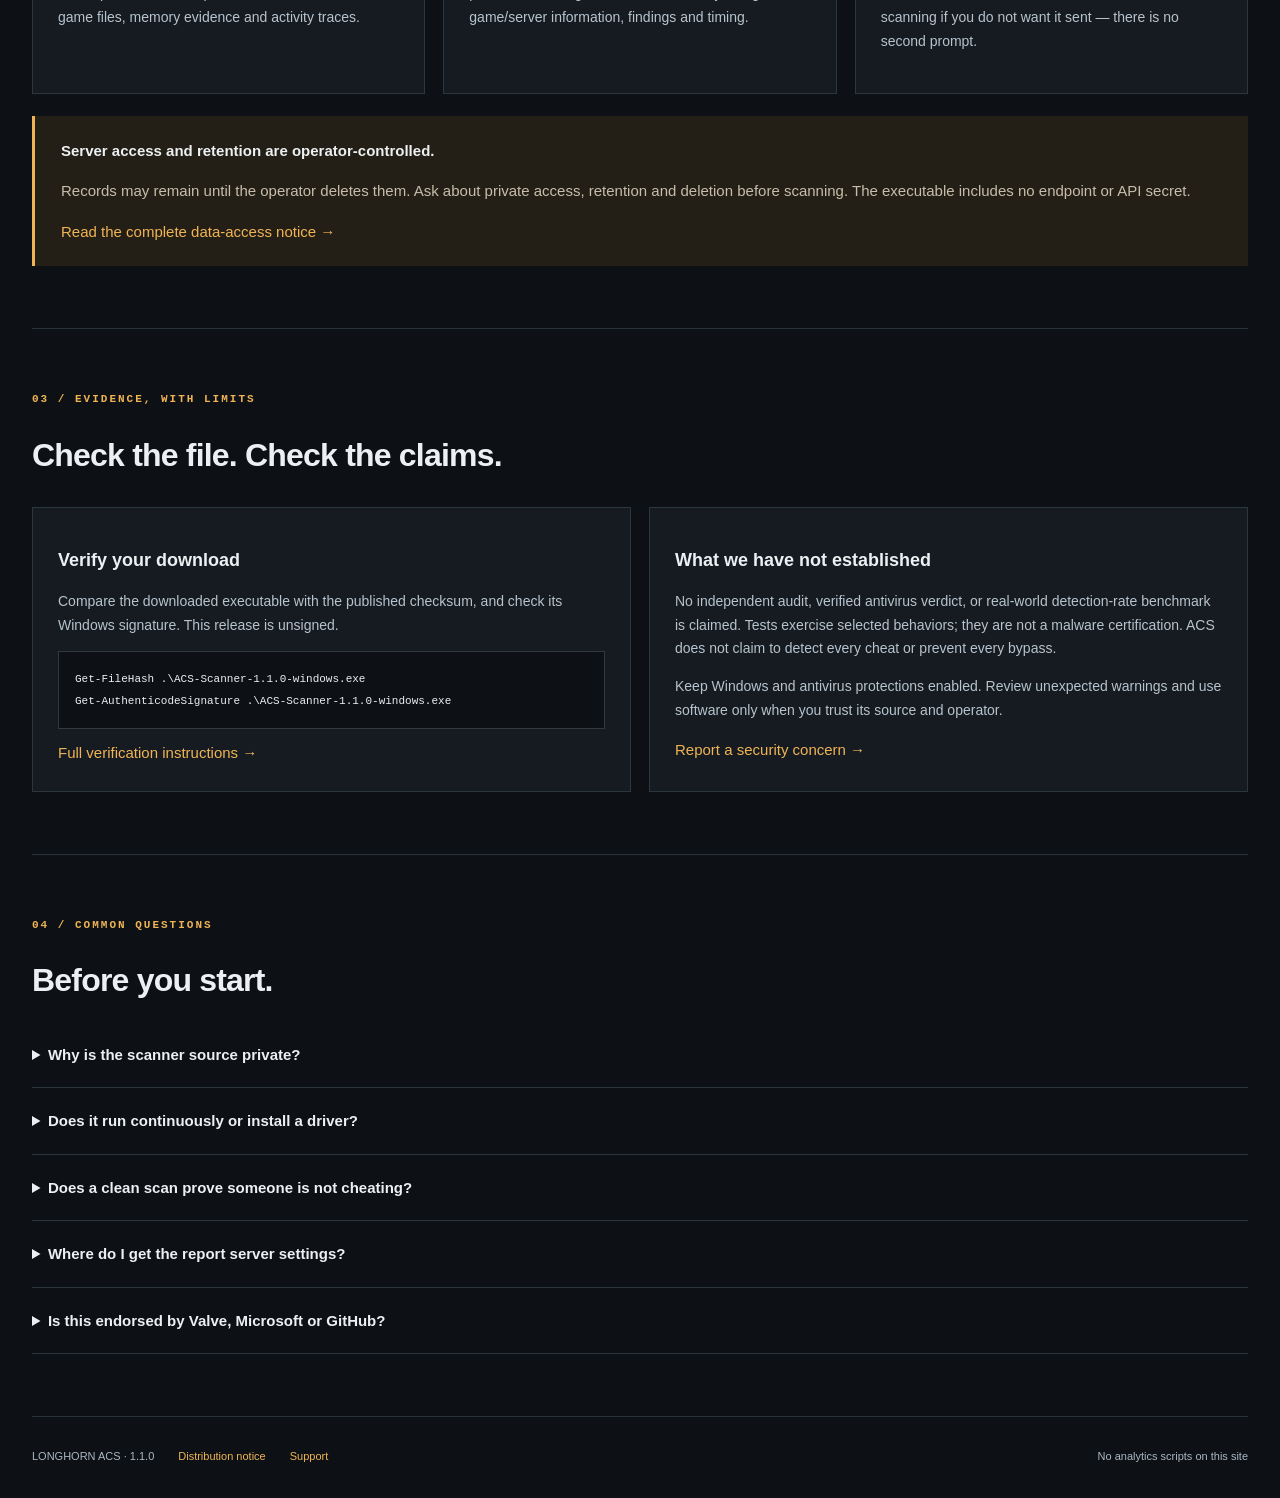
==== commit fed2e54f: "Publish ACS 1.1.0 distribution Redirects are followed to the module that owns them; overlays are nam" ====
--- a/docs/index.html
+++ b/docs/index.html
@@ -4,11 +4,11 @@
 <meta http-equiv="Content-Security-Policy" content="default-src 'self'; style-src 'self'; img-src 'self'; script-src 'none'; object-src 'none'; base-uri 'none'; form-action 'none'">
 <title>LongHorn ACS — Evidence you can review</title><link rel="stylesheet" href="assets/site.css"></head>
 <body><a class="skip" href="#main">Skip to content</a><header><a class="brand" href="#">ACS <span>BY LONGHORN</span></a><nav aria-label="Main"><a href="#release">Release</a><a href="#privacy">Privacy</a><a href="#verification">Verification</a><a href="https://github.com/cstrikelonghorn/LongHorn-ACS">GitHub ↗</a></nav></header>
-<main id="main"><section class="hero"><div><p class="eyebrow">COUNTER-STRIKE 1.6 / GOLDSRC</p><h1>Play the match.<br><em>Review the evidence.</em></h1><p class="lede">An on-demand Windows scanner for game integrity, suspicious scripts and client evidence. See exactly what it accesses before you start a scan.</p><div class="actions"><a class="button" href="https://github.com/cstrikelonghorn/LongHorn-ACS/releases/tag/v1.0.9">Download 1.0.9 ↗</a><a href="#privacy">Understand data access →</a></div><p class="small">Windows 10/11 · 32-bit and 64-bit · One executable · Operator configuration required</p></div><figure><img src="assets/app.png" width="1000" height="625" alt="ACS desktop ready screen with Start scan, Cancel and View evidence buttons"><figcaption>Desktop interface, before a scan. No player data shown.</figcaption></figure></section>
+<main id="main"><section class="hero"><div><p class="eyebrow">COUNTER-STRIKE 1.6 / GOLDSRC</p><h1>Play the match.<br><em>Review the evidence.</em></h1><p class="lede">An on-demand Windows scanner for game integrity, suspicious scripts and client evidence. See exactly what it accesses before you start a scan.</p><div class="actions"><a class="button" href="https://github.com/cstrikelonghorn/LongHorn-ACS/releases/tag/v1.1.0">Download 1.1.0 ↗</a><a href="#privacy">Understand data access →</a></div><p class="small">Windows 10/11 · 32-bit and 64-bit · One executable · Operator configuration required</p></div><figure><img src="assets/app.png" width="1000" height="625" alt="ACS desktop ready screen with Start scan, Cancel and View evidence buttons"><figcaption>Desktop interface, before a scan. No player data shown.</figcaption></figure></section>
 <section class="trust" aria-label="Current review status"><div><span>APPLICATION SIGNING</span><strong>Unsigned</strong></div><div><span>INDEPENDENT AUDIT</span><strong>Not performed</strong></div><div><span>ANTIVIRUS ANALYSIS</span><strong>Not verified</strong></div><div><span>DATA TRANSMISSION</span><strong>Automatic after consent</strong></div></section>
-<section id="release"><p class="eyebrow">01 / RELEASE DETAILS</p><h2>A download you can identify.</h2><p>ACS 1.0.9 is a single portable executable. The source remains private. The checksum below identifies this exact file; it does not certify that software is safe.</p><div class="release"><div><span class="small">EXECUTABLE</span><h3>ACS-Scanner-1.0.9-windows.exe</h3><p>3.9 MB · Windows 10/11 · 32-bit and 64-bit</p></div><div><span class="small">SHA-256</span><code class="hash">184348e398f548c979e70cb6a3966328962a9366c1a9b8154fdc248c24a41a03</code><a href="https://github.com/cstrikelonghorn/LongHorn-ACS/blob/main/FILE-MANIFEST.json">Inspect the file manifest →</a></div></div><p><a href="https://github.com/cstrikelonghorn/LongHorn-ACS/blob/main/RELEASE_NOTES.md">Release notes</a> · <a href="https://github.com/cstrikelonghorn/LongHorn-ACS/blob/main/VALIDATION.md">Developer validation</a> · <a href="https://github.com/cstrikelonghorn/LongHorn-ACS/blob/main/DEPENDENCIES.json">Dependency inventory</a></p></section>
+<section id="release"><p class="eyebrow">01 / RELEASE DETAILS</p><h2>A download you can identify.</h2><p>ACS 1.1.0 is a single portable executable. The source remains private. The checksum below identifies this exact file; it does not certify that software is safe.</p><div class="release"><div><span class="small">EXECUTABLE</span><h3>ACS-Scanner-1.1.0-windows.exe</h3><p>3.9 MB · Windows 10/11 · 32-bit and 64-bit</p></div><div><span class="small">SHA-256</span><code class="hash">7fade053e82a466e01f72de6c72e302a3a5837b098230a1f2fa5f9d610557b13</code><a href="https://github.com/cstrikelonghorn/LongHorn-ACS/blob/main/FILE-MANIFEST.json">Inspect the file manifest →</a></div></div><p><a href="https://github.com/cstrikelonghorn/LongHorn-ACS/blob/main/RELEASE_NOTES.md">Release notes</a> · <a href="https://github.com/cstrikelonghorn/LongHorn-ACS/blob/main/VALIDATION.md">Developer validation</a> · <a href="https://github.com/cstrikelonghorn/LongHorn-ACS/blob/main/DEPENDENCIES.json">Dependency inventory</a></p></section>
 <section id="privacy"><p class="eyebrow">02 / YOUR DATA, YOUR DECISION</p><h2>Know what a scan can see.</h2><div class="grid"><article><span class="step">01</span><h3>Read before you scan.</h3><p>Before each scan, ACS shows the configured server and explains access to processes, modules, drivers, game files, memory evidence and activity traces.</p></article><article><span class="step">02</span><h3>Know what is sent.</h3><p>Reports can contain player and device identifiers, paths, hashes, signature status, memory strings, game/server information, findings and timing.</p></article><article><span class="step">03</span><h3>Decide before it starts.</h3><p>The report uploads automatically when the scan finishes. Choose Cancel on the screen before scanning if you do not want it sent — there is no second prompt.</p></article></div><div class="notice"><strong>Server access and retention are operator-controlled.</strong><p>Records may remain until the operator deletes them. Ask about private access, retention and deletion before scanning. The executable includes no endpoint or API secret.</p><a href="https://github.com/cstrikelonghorn/LongHorn-ACS/blob/main/PRIVACY.md">Read the complete data-access notice →</a></div></section>
-<section id="verification"><p class="eyebrow">03 / EVIDENCE, WITH LIMITS</p><h2>Check the file. Check the claims.</h2><div class="grid two"><article><h3>Verify your download</h3><p>Compare the downloaded executable with the published checksum, and check its Windows signature. This release is unsigned.</p><pre><code>Get-FileHash .\ACS-Scanner-1.0.9-windows.exe
-Get-AuthenticodeSignature .\ACS-Scanner-1.0.9-windows.exe</code></pre><a href="https://github.com/cstrikelonghorn/LongHorn-ACS/blob/main/VERIFY.md">Full verification instructions →</a></article><article><h3>What we have not established</h3><p>No independent audit, verified antivirus verdict, or real-world detection-rate benchmark is claimed. Tests exercise selected behaviors; they are not a malware certification. ACS does not claim to detect every cheat or prevent every bypass.</p><p>Keep Windows and antivirus protections enabled. Review unexpected warnings and use software only when you trust its source and operator.</p><a href="https://github.com/cstrikelonghorn/LongHorn-ACS/blob/main/SECURITY.md">Report a security concern →</a></article></div></section>
+<section id="verification"><p class="eyebrow">03 / EVIDENCE, WITH LIMITS</p><h2>Check the file. Check the claims.</h2><div class="grid two"><article><h3>Verify your download</h3><p>Compare the downloaded executable with the published checksum, and check its Windows signature. This release is unsigned.</p><pre><code>Get-FileHash .\ACS-Scanner-1.1.0-windows.exe
+Get-AuthenticodeSignature .\ACS-Scanner-1.1.0-windows.exe</code></pre><a href="https://github.com/cstrikelonghorn/LongHorn-ACS/blob/main/VERIFY.md">Full verification instructions →</a></article><article><h3>What we have not established</h3><p>No independent audit, verified antivirus verdict, or real-world detection-rate benchmark is claimed. Tests exercise selected behaviors; they are not a malware certification. ACS does not claim to detect every cheat or prevent every bypass.</p><p>Keep Windows and antivirus protections enabled. Review unexpected warnings and use software only when you trust its source and operator.</p><a href="https://github.com/cstrikelonghorn/LongHorn-ACS/blob/main/SECURITY.md">Report a security concern →</a></article></div></section>
 <section id="questions"><p class="eyebrow">04 / COMMON QUESTIONS</p><h2>Before you start.</h2><details><summary>Why is the scanner source private?</summary><p>The maintainer distributes compiled releases while keeping detection implementation private. Public documentation describes data access and limitations. Private source does not prevent reverse engineering, and is not proof of safety.</p></details><details><summary>Does it run continuously or install a driver?</summary><p>No. ACS is a single on-demand executable. It installs no background service or driver. Continuous server gameplay analysis is a separate deployment.</p></details><details><summary>Does a clean scan prove someone is not cheating?</summary><p>No. A scan is a bounded observation. Unknown cheats, unavailable inspection surfaces and evasion can affect results. Warnings and detections need review before enforcement.</p></details><details><summary>Where do I get the report server settings?</summary><p>Ask your game-server operator for their <code>acp-settings.json</code> and place it next to the executable or in <code>%APPDATA%\LongHorn ACS\</code>. GitHub Pages hosts this information site, not the report API.</p></details><details><summary>Is this endorsed by Valve, Microsoft or GitHub?</summary><p>No. Counter-Strike and other product names identify compatibility targets. Hosting on GitHub and bundling Microsoft runtime files do not imply endorsement.</p></details></section>
-</main><footer><span>LONGHORN ACS · 1.0.9</span><a href="https://github.com/cstrikelonghorn/LongHorn-ACS/blob/main/DISTRIBUTION.md">Distribution notice</a><a href="https://github.com/cstrikelonghorn/LongHorn-ACS/issues">Support</a><span>No analytics scripts on this site</span></footer></body></html>
+</main><footer><span>LONGHORN ACS · 1.1.0</span><a href="https://github.com/cstrikelonghorn/LongHorn-ACS/blob/main/DISTRIBUTION.md">Distribution notice</a><a href="https://github.com/cstrikelonghorn/LongHorn-ACS/issues">Support</a><span>No analytics scripts on this site</span></footer></body></html>
